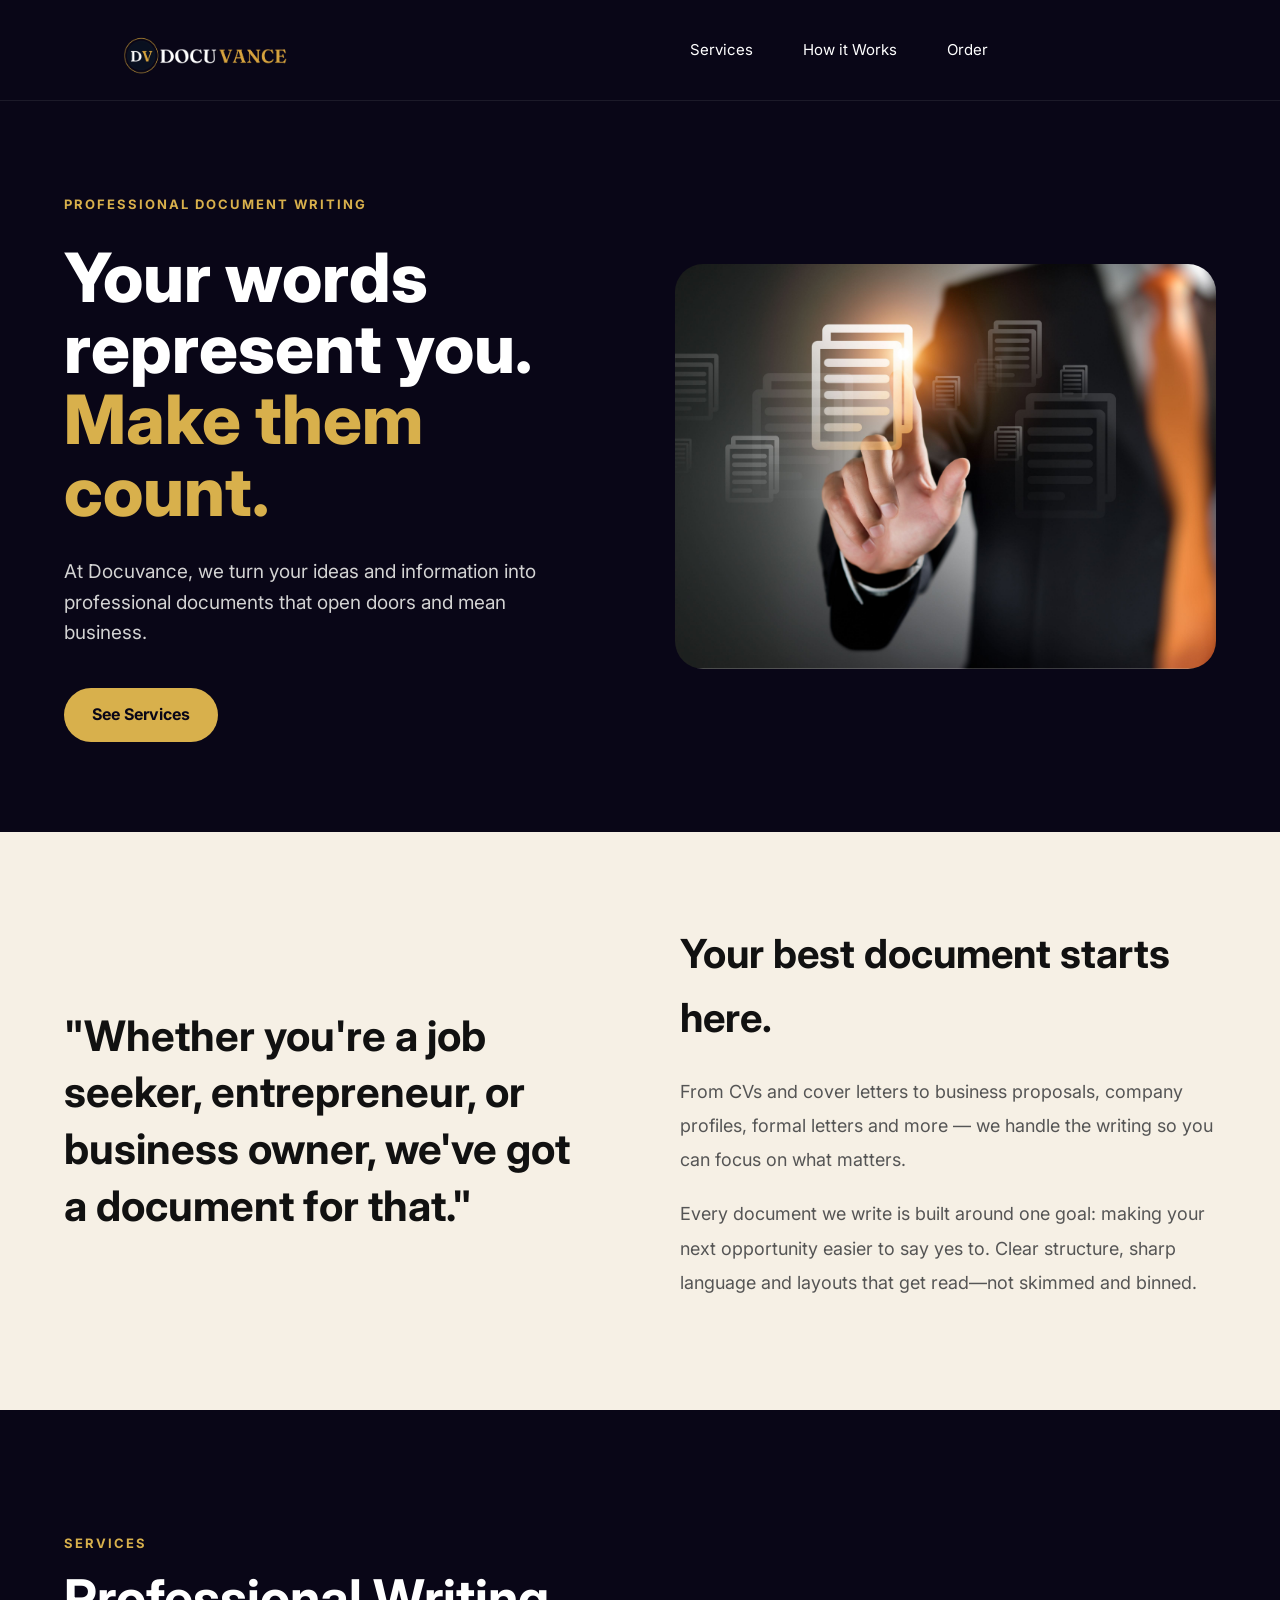
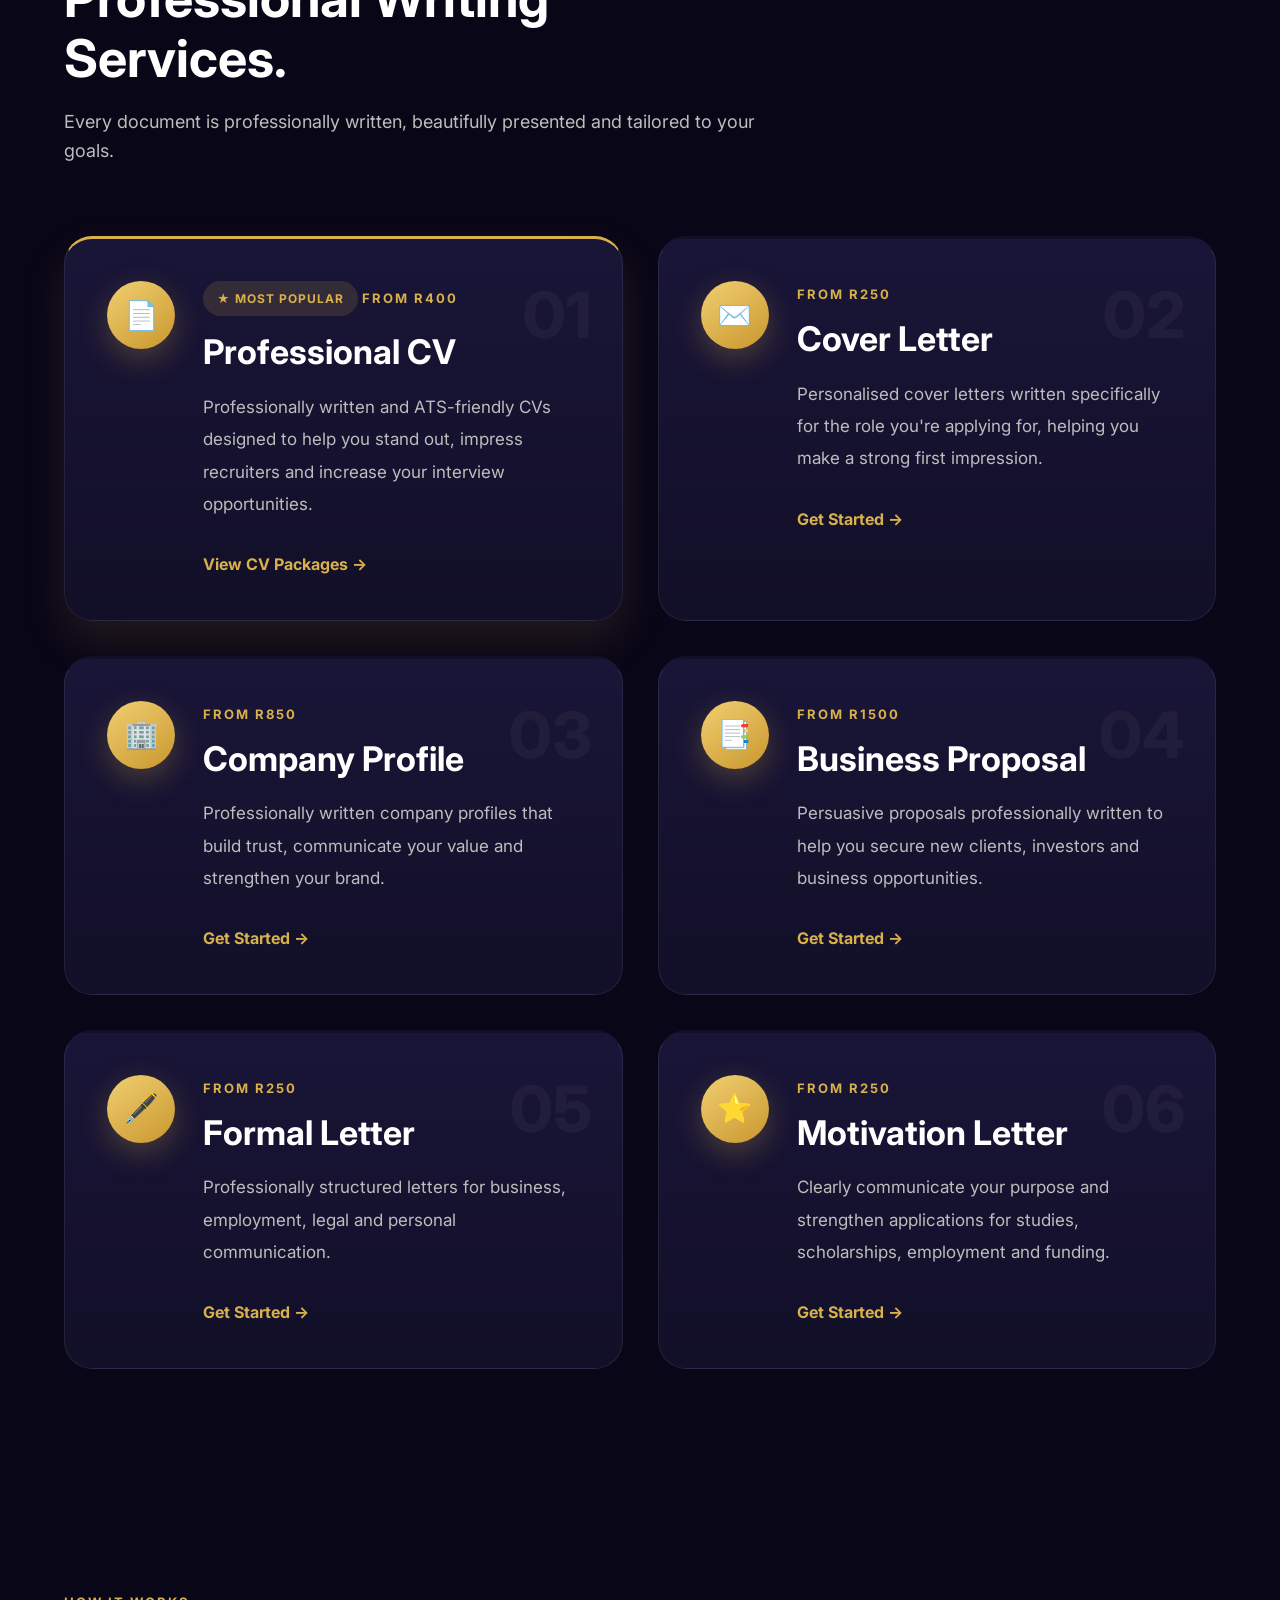
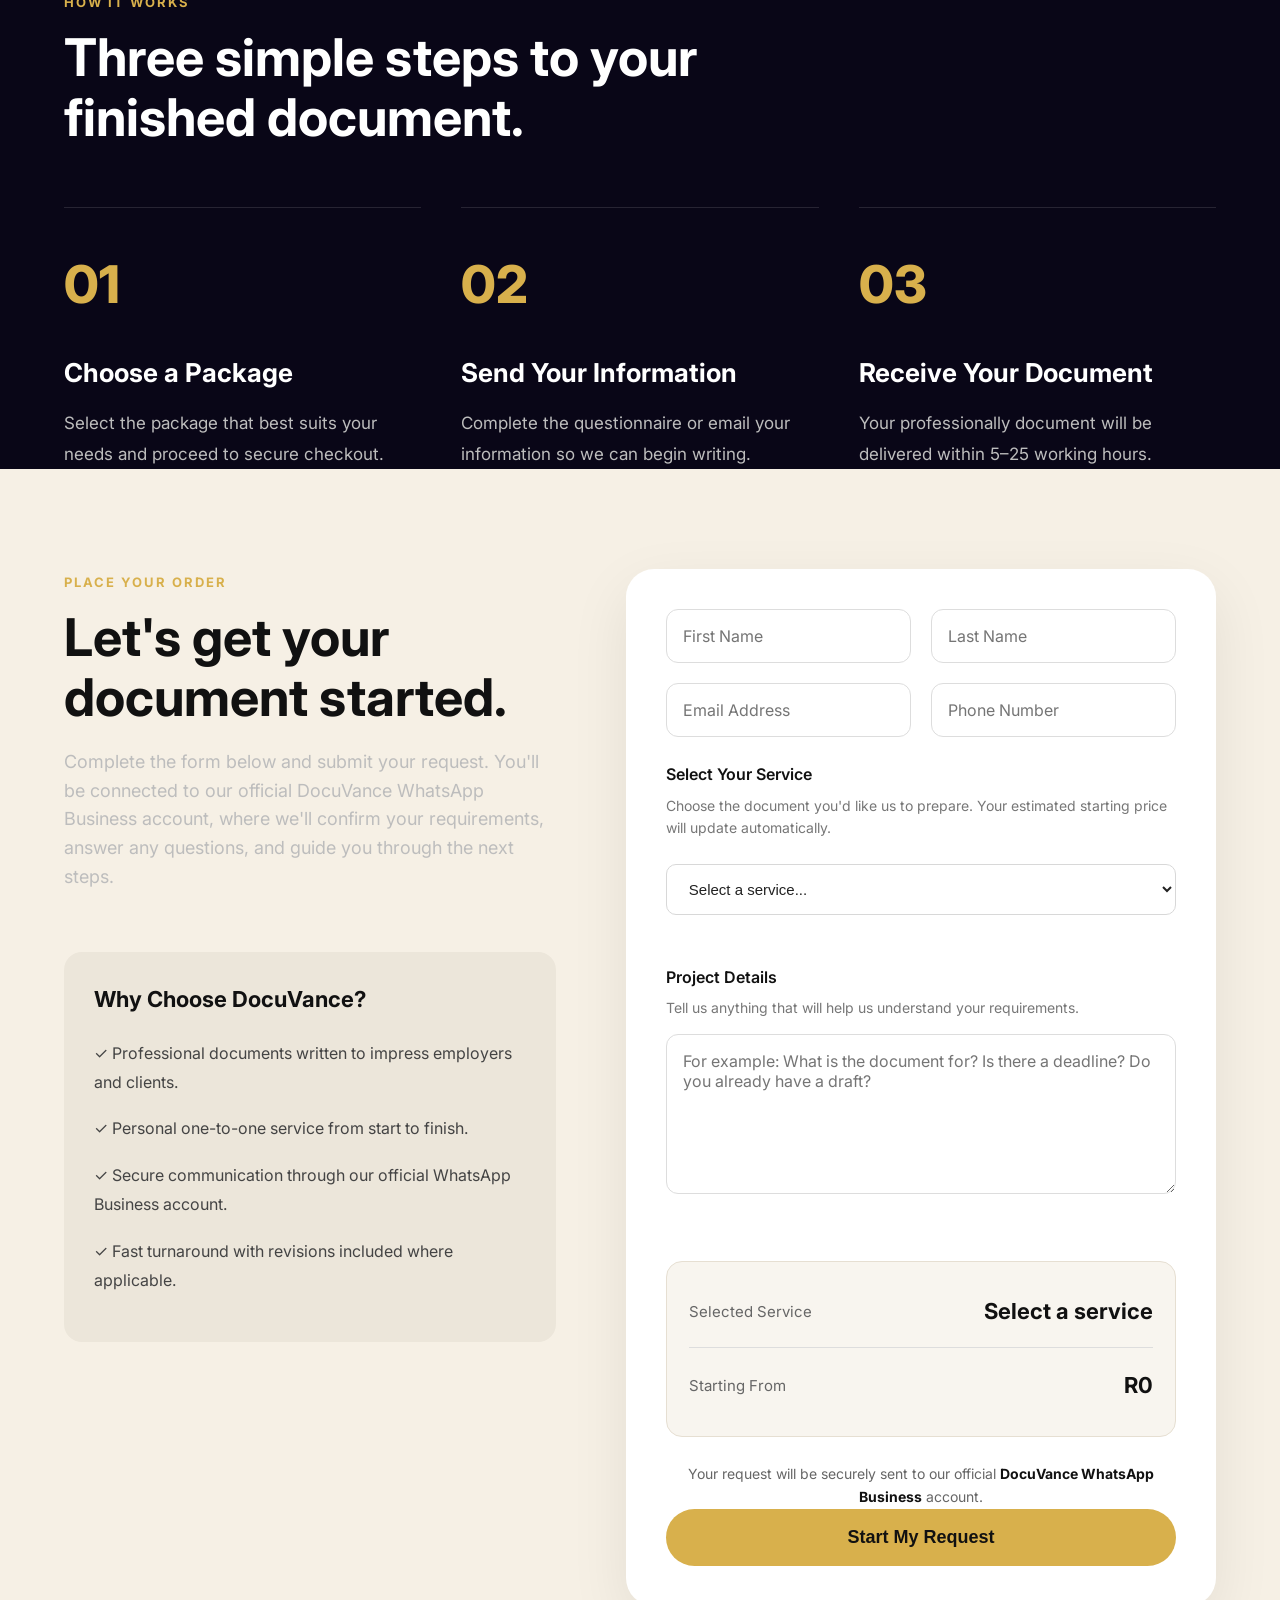
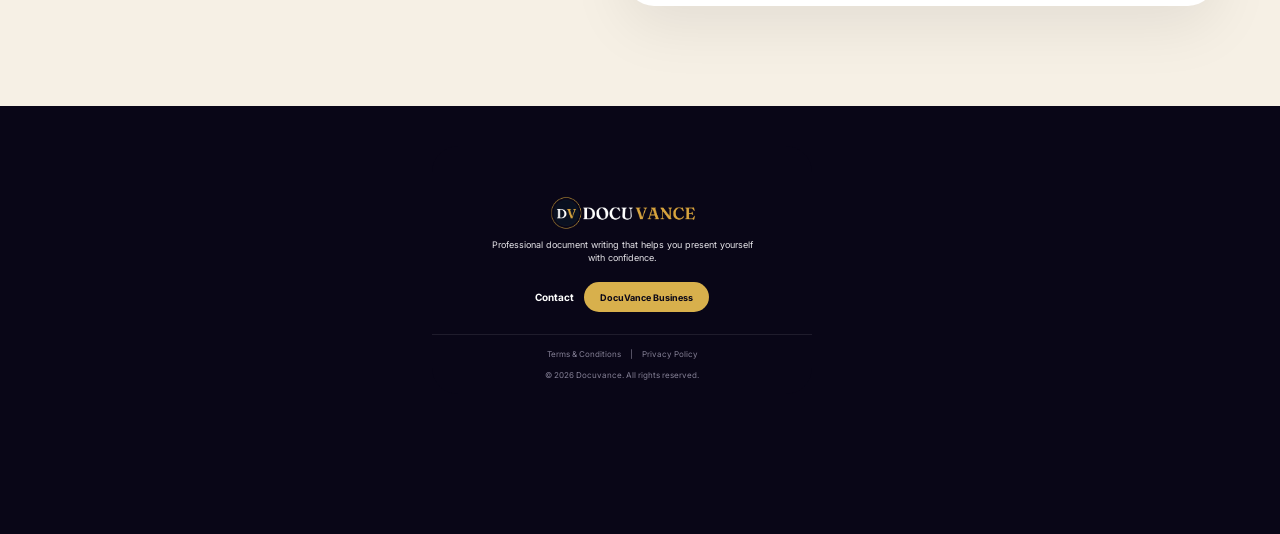
==== index.html @ 48f32761 "first commit" ====
<!DOCTYPE html>
<html lang="en">
<head>
    <meta charset="UTF-8">
    <meta name="viewport" content="width=device-width, initial-scale=1.0">

    <title>Docuvance | Professional Document Writing</title>

    <!-- Google Font -->
    <link rel="preconnect" href="https://fonts.googleapis.com">
    <link rel="preconnect" href="https://fonts.gstatic.com" crossorigin>
    <link href="https://fonts.googleapis.com/css2?family=Inter:wght@300;400;500;600;700;800&display=swap" rel="stylesheet">

    <!-- CSS -->
    <link rel="stylesheet" href="style.css">
</head>

<body>

    <!-- =========================
         HEADER
    ========================== -->

    <header>

        <div class="container">

            <nav>

                <a href="#home" class="logo">
                    <img src="images/logo-square.png" alt="Docuvance Logo">
                </a>

                <ul class="nav-links">

<li><a href="#services">Services</a></li>

<li><a href="#how-it-works">How it Works</a></li>
<li><a href="#order">Order</a></li>

                </ul>

             

            </nav>

        </div>

    </header>



    <!-- =========================
         HERO
    ========================== -->

    <section class="hero" id="home">

        <div class="container hero-content">

            <div class="hero-text">

                <span class="small-title">
                    PROFESSIONAL DOCUMENT WRITING
                </span>

                <h1>

                    Your words
                    represent you.
                    <span>Make them count.</span>

                </h1>

                <p>

                    At Docuvance, we turn your ideas and information into
                    professional documents that open doors and mean business.

                </p>

          <div class="hero-buttons">

    <a href="#services" class="btn-gold">
        See Services
    </a>

</div>

            </div>

            <div class="hero-image">

                <img src="images/brand-banner.jpg" alt="Professional Documents">

            </div>

        </div>

    </section>


<!-- =========================
     ABOUT
========================== -->

<section class="about" id="about">

    <div class="container about-content">

        <div class="about-quote">

            <h2>
                "Whether you're a job seeker,
                entrepreneur, or business owner,
                we've got a document for that."
            </h2>

        </div>

        <div class="about-text">

            <h3>Your best document starts here.</h3>

            <p>
                From CVs and cover letters to business proposals,
                company profiles, formal letters and more —
                we handle the writing so you can focus on what matters.
            </p>

            <p>
                Every document we write is built around one goal:
                making your next opportunity easier to say yes to.
                Clear structure, sharp language and layouts
                that get read—not skimmed and binned.
            </p>

        </div>

    </div>

</section>
<!-- =========================
     SERVICES
========================== -->

<section class="services" id="services">

<div class="container">

    <span class="section-tag">
        SERVICES
    </span>

    <h2 class="section-title">
        Professional Writing Services.
    </h2>

    <p class="section-description">
        Every document is professionally written, beautifully presented and tailored to your goals.
    </p>

    <div class="service-list">

        <!-- Professional CV -->

       <article class="service-row featured-service">

    <div class="service-number">01</div>

    <div class="service-icon">
        📄
    </div>

    <div class="service-content">

        <span class="featured-badge">
            ★ MOST POPULAR
        </span>

        <div class="service-price">
            FROM R400
        </div>

        <h3>Professional CV</h3>

        <p>
            Professionally written and ATS-friendly CVs designed to help you stand out, impress recruiters and increase your interview opportunities.
        </p>

        <a href="#"
           id="viewPackages"
           class="service-link">
            View CV Packages →
        </a>

    </div>

</article>

        <!-- Cover Letter -->

        <article class="service-row">

            <div class="service-number">02</div>

            <div class="service-icon">
                ✉️
            </div>

            <div class="service-content">

                <div class="service-price">
                    FROM R250
                </div>

                <h3>Cover Letter</h3>

                <p>
                    Personalised cover letters written specifically for the role you're applying for, helping you make a strong first impression.
                </p>

                <a href="#order"
                   class="service-link order-service"
                   data-service="Cover Letter">
                    Get Started →
                </a>

            </div>

        </article>

        <!-- Company Profile -->

        <article class="service-row">

            <div class="service-number">03</div>

            <div class="service-icon">
                🏢
            </div>

            <div class="service-content">

                <div class="service-price">
                    FROM R850
                </div>

                <h3>Company Profile</h3>

                <p>
                    Professionally written company profiles that build trust, communicate your value and strengthen your brand.
                </p>

                <a href="#order"
                   class="service-link order-service"
                   data-service="Company Profile">
                    Get Started →
                </a>

            </div>

        </article>

        <!-- Business Proposal -->

        <article class="service-row">

            <div class="service-number">04</div>

            <div class="service-icon">
                📑
            </div>

            <div class="service-content">

                <div class="service-price">
                    FROM R1500
                </div>

                <h3>Business Proposal</h3>

                <p>
                    Persuasive proposals professionally written to help you secure new clients, investors and business opportunities.
                </p>

                <a href="#order"
                   class="service-link order-service"
                   data-service="Business Proposal">
                    Get Started →
                </a>

            </div>

        </article>

        <!-- Formal Letter -->

        <article class="service-row">

            <div class="service-number">05</div>

            <div class="service-icon">
                🖋️
            </div>

            <div class="service-content">

                <div class="service-price">
                    FROM R250
                </div>

                <h3>Formal Letter</h3>

                <p>
                    Professionally structured letters for business, employment, legal and personal communication.
                </p>

                <a href="#order"
                   class="service-link order-service"
                   data-service="Formal Letter">
                    Get Started →
                </a>

            </div>

        </article>

        <!-- Motivation Letter -->

        <article class="service-row">

            <div class="service-number">06</div>

            <div class="service-icon">
                ⭐
            </div>

            <div class="service-content">

                <div class="service-price">
                    FROM R250
                </div>

                <h3>Motivation Letter</h3>

                <p>
                    Clearly communicate your purpose and strengthen applications for studies, scholarships, employment and funding.
                </p>

                <a href="#order"
                   class="service-link order-service"
                   data-service="Motivation Letter">
                    Get Started →
                </a>

            </div>

        </article>

    </div>

</div>

</section>
<!-- =========================
     PRICING
========================== -->




<!-- =========================
     HOW IT WORKS
========================== -->

<section class="how-it-works" id="how-it-works">

    <div class="container">

        <span class="section-tag">
            HOW IT WORKS
        </span>

        <h2 class="section-title">
            Three simple steps to your finished document.
        </h2>

        <div class="steps">

            <!-- STEP 1 -->

            <div class="step">

                <div class="step-number">
                    01
                </div>

                <h3>Choose a Package</h3>

                <p>
                    Select the package that best suits your needs and proceed to secure checkout.
                </p>

            </div>

            <!-- STEP 2 -->

            <div class="step">

                <div class="step-number">
                    02
                </div>

                <h3>Send Your Information</h3>

                <p>
                    Complete the questionnaire or email your information so we can begin writing.
                </p>

            </div>

            <!-- STEP 3 -->

            <div class="step">

                <div class="step-number">
                    03
                </div>

                <h3>Receive Your Document</h3>

                <p>
                    Your professionally document will be delivered within 5–25 working hours.
                </p>


            </div>

        </div>

    </div>



<!-- =========================
     ORDER
========================== -->

<section class="order" id="order">

    <div class="container order-grid">

        <div class="order-info">

            <span class="section-tag">
                PLACE YOUR ORDER
            </span>

            <h2 class="section-title">
                Let's get your document started.
            </h2>

          <p class="section-description">
    Complete the form below and submit your request. You'll be connected to our official DocuVance WhatsApp Business account, where we'll confirm your requirements, answer any questions, and guide you through the next steps.
</p>

            <div class="payment-note">

    <h3>Why Choose DocuVance?</h3>

    <div class="trust-item">
        ✓ Professional documents written to impress employers and clients.
    </div>

    <div class="trust-item">
        ✓ Personal one-to-one service from start to finish.
    </div>

    <div class="trust-item">
        ✓ Secure communication through our official WhatsApp Business account.
    </div>

    <div class="trust-item">
        ✓ Fast turnaround with revisions included where applicable.
    </div>

</div>

        </div>

        <div class="order-form">

            <form>

                <div class="form-row">

                    <input type="text" id="first-name" placeholder="First Name" required>

                    <input type="text" id="last-name" placeholder="Last Name" required>

                </div>

                <div class="form-row">

                    <input type="email" id="email" placeholder="Email Address" required>

                    <input type="tel" id="phone" placeholder="Phone Number" required>

                </div>

                <label for="selected-service">
    Select Your Service
</label>

<p class="field-description">
Choose the document you'd like us to prepare. Your estimated starting price will update automatically.
</p>

<select id="selected-service" name="selected-service" required>

    <option value="">Select a service...</option>

    <option value="Basic CV Refresh" data-price="400">
        Basic CV Refresh — R400
    </option>

    <option value="Professional CV" data-price="550">
        Professional CV — R550
    </option>

    <option value="Premium Job Application Pack" data-price="700">
        Premium Job Application Pack — R700
    </option>

    <option value="Cover Letter" data-price="250">
        Cover Letter — R250
    </option>

    <option value="LinkedIn Profile Optimisation" data-price="500">
        LinkedIn Profile Optimisation — R500
    </option>

    <option value="Business Proposal">
        Business Proposal — Request Quote
    </option>

    <option value="Company Profile">
        Company Profile — Request Quote
    </option>

    <option value="Formal Letter" data-price="250">
        Formal Letter — R250
    </option>

    <option value="Motivation Letter" data-price="350">
        Motivation Letter — R350
    </option>

</select>

                <label>
Project Details
</label>

<p class="field-description">
Tell us anything that will help us understand your requirements.
</p>

                <textarea id="details" placeholder="For example: What is the document for? Is there a deadline? Do you already have a draft?"></textarea>

 <div class="request-summary">

    <div class="summary-row">
        <span>Selected Service</span>
        <strong id="summary-service">Select a service</strong>
    </div>

    <div class="summary-row">
        <span>Starting From</span>
        <strong id="total-price">R0</strong>
    </div>

</div>

<p class="request-text">
    Your request will be securely sent to our official
    <strong>DocuVance WhatsApp Business</strong> account.
</p>

        


<button class="pay-button" id="submit-button" type="submit">
    Start My Request
</button>



            </form>

        </div>

    </div>

</section>
<!-- =========================
     FOOTER
========================== -->

<footer class="footer">

    <div class="container footer-grid">

        <!-- FOOTER BRAND -->

        <div class="footer-brand">

            <img
                src="images/logo-square.png"
                alt="Docuvance Logo"
                class="footer-logo"
            >

            <p>
                Professional document writing that helps you
                present yourself with confidence.
            </p>

        </div>


        <!-- FOOTER CONTACT -->

        <div class="footer-contact">

            <h4>Contact</h4>

            <a
                href="https://wa.me/27603709033"
                target="_blank"
                rel="noopener"
                class="business-button"
            >
                DocuVance Business
            </a>

        </div>

    </div>


    <!-- FOOTER BOTTOM -->

    <div class="footer-bottom">

        <div class="footer-legal">

            <a href="terms.html">
                Terms &amp; Conditions
            </a>

            <span>|</span>

            <a href="privacy.html">
                Privacy Policy
            </a>

        </div>

        <p class="copyright">
            © 2026 Docuvance. All rights reserved.
        </p>

    </div>

</footer>

<!-- CV Packages Modal -->
<div id="cvModal" class="modal">
    <div class="modal-content">

        <span class="close-modal">&times;</span>

        <h2>Professional CV Packages</h2>
        <p>Choose the package that best suits your career goals.</p>

        <div class="package-grid">

            <div class="package-card">
                <h3>Basic</h3>
                <div class="price">R350</div>

                <ul>
                    <li>✓ ATS-Optimised CV</li>
                    <li>✓ Modern Professional Design</li>
                    <li>✓ Word Version</li>
                    <li>✓ PDF Version</li>
                </ul>

               <button class="order-package" data-package="Basic CV Refresh">
    Choose Basic
</button>

            </div>

            <div class="package-card featured">
<div class="popular-badge">
    MOST POPULAR
</div>
                <h3>Professional</h3>

                <div class="price">R500</div>

                <ul>
                    <li>✓ Everything in Basic</li>
                    <li>✓ Cover Letter</li>
                    <li>✓ LinkedIn Essentials</li>
                </ul>

                <button class="order-package" data-package="Professional CV">
    Choose Professional
</button>

            </div>

            <div class="package-card">

                <h3>Premium</h3>

                <div class="price">R650</div>

                <ul>
                    <li>✓ Everything in Professional</li>
                    <li>✓ Priority Turnaround</li>
                </ul>

             <button class="order-package" data-package="Premium Job Application Pack">
    Choose Premium
</button>

            </div>

        </div>

    </div>
</div>
<script src="script.js"></script>
</body>
</html>
---- style.css ----
/* ===========================
   DOCUVANCE
=========================== */

*{
    margin:0;
    padding:0;
    box-sizing:border-box;
}

html{
    scroll-behavior:smooth;
}

body{

    font-family:'Inter',sans-serif;

    background:#090617;

    color:#ffffff;

    line-height:1.6;

}

img{

    max-width:100%;
    display:block;

}

a{

    text-decoration:none;

}

.container{

    width:90%;
    max-width:1200px;

    margin:auto;

}



/* ===========================
   HEADER
=========================== */

header{

    width:100%;

    position:sticky;

    top:0;

    z-index:999;

    background:#090617;

    border-bottom:1px solid rgba(255,255,255,.08);

}

header .container{

    width:95%;
    max-width:1400px;
    margin:0 auto;

}

nav{

    display:flex;

    align-items:center;

    justify-content:space-between;

    height:100px;

}

.logo{

    flex:0 0 auto;
    width:180px;
    height:100px;
    display:flex;
    align-items:center;
    overflow:hidden;
    transform:translateX(82px);

}

.logo img{

    height:180px;
    width:auto;

}

.nav-links{

    list-style:none;

    display:flex;

    gap:50px;

    margin:0;
    padding:0;

    transform: translateX(-260px);

}

.nav-links a{

    color:white;

    font-size:15px;

    transition:.3s;

}

.nav-links a:hover{

    color:#d8b04c;

}

.nav-buttons{

    display:flex;

    gap:15px;

}

.btn-outline{

    color:white;

    padding:14px 26px;

    border:1px solid rgba(255,255,255,.25);

    border-radius:50px;

    transition:.3s;

}

.btn-outline:hover{

    background:white;

    color:#090617;

}

.btn-gold{

    background:#d8b04c;

    color:#090617;

    padding:14px 28px;

    border-radius:50px;

    font-weight:700;

    transition:.3s;

}

.btn-gold:hover{

    transform:translateY(-2px);

}



/* ===========================
   HERO
=========================== */

.hero{

    padding:90px 0;

}

.hero-content{

    display:grid;

    grid-template-columns:1fr 1fr;

    align-items:center;

    gap:70px;

}

.small-title{

    color:#d8b04c;

    font-size:13px;

    font-weight:700;

    letter-spacing:2px;

}

.hero h1{

    margin-top:25px;

    font-size:68px;

    line-height:1.05;

    font-weight:800;

}

.hero h1 span{

    color:#d8b04c;

}

.hero p{

    margin-top:30px;

    font-size:19px;

    color:#d3d3d3;

    max-width:520px;

}

.hero-buttons{

    display:flex;

    margin-top:40px;

}

.hero-image img{

    border-radius:28px;

}



/* ===========================
   MOBILE
=========================== */

@media(max-width:900px){

    nav{

        flex-direction:column;

        height:auto;

        padding:25px 0;

        gap:20px;

    }

    .nav-links{

        flex-direction:column;

        align-items:center;

        gap:18px;

    }

    .nav-buttons{

        flex-direction:column;

        width:100%;

    }

    .btn-outline,
    .btn-gold{

        width:100%;

        text-align:center;

    }

    .hero-content{

        grid-template-columns:1fr;

    }

    .hero h1{

        font-size:46px;

    }

    .hero-buttons{

        flex-direction:column;

    }

}
/* ===========================
   ABOUT
=========================== */

.about{

    background:#F6F0E5;
    color:#111;
    padding:90px 0;

}

.about-content{

    display:grid;
    grid-template-columns:1fr 1fr;
    gap:80px;
    align-items:center;

}

.about-quote h2{

    font-size:42px;
    line-height:1.35;
    font-weight:700;

}

.about-text h3{

    font-size:40px;
    margin-bottom:25px;

}

.about-text p{

    font-size:18px;
    color:#555;
    line-height:1.9;
    margin-bottom:20px;

}

@media(max-width:900px){

    .about-content{

        grid-template-columns:1fr;
        gap:40px;

    }

    .about-quote h2{

        font-size:32px;

    }

    .about-text h3{

        font-size:30px;

    }

}
/* ===========================
   PRICING
=========================== */

.pricing{

    background:#090617;

    padding:100px 0;

}

.section-tag{

    display:inline-block;

    color:#d8b04c;

    font-size:13px;

    font-weight:700;

    letter-spacing:2px;

    margin-bottom:15px;

}

.section-title{

    font-size:52px;

    line-height:1.15;

    max-width:700px;

    margin-bottom:20px;

}

.section-description{

    color:#bdbdbd;

    font-size:18px;

    margin-bottom:60px;

    max-width:700px;

}

.pricing-grid{

    display:grid;

    grid-template-columns:repeat(3,1fr);

    gap:35px;

}

.price-card{

    background:#d8b04c;

    color:#090617;

    border-radius:24px;

    padding:40px;

    display:flex;

    flex-direction:column;

    transition:.3s;

}

.price-card:hover{

    transform:translateY(-10px);

}

.featured{

    transform:scale(1.05);

}

.featured:hover{

    transform:scale(1.05) translateY(-10px);

}

.popular{

    display:inline-block;

    background:#090617;

    color:#ffffff;

    padding:8px 16px;

    border-radius:30px;

    font-size:12px;

    margin-bottom:20px;

}

.price-card h3{

    font-size:28px;

    margin-bottom:15px;

}

.price{

    font-size:56px;

    font-weight:800;

    margin-bottom:30px;

}

.price-card ul{

    list-style:none;

    margin-bottom:35px;

}

.price-card li{

    margin-bottom:14px;

    font-size:17px;

}

.btn-dark{

    margin-top:auto;

    display:block;

    text-align:center;

    background:#090617;

    color:#ffffff;

    padding:16px;

    border-radius:50px;

    font-weight:700;

    transition:.3s;

}

.btn-dark:hover{

    background:#1a1730;

}

@media(max-width:900px){

    .pricing-grid{

        grid-template-columns:1fr;

    }

    .featured{

        transform:none;

    }

    .featured:hover{

        transform:translateY(-10px);

    }

    .section-title{

        font-size:38px;

    }

}
/* ===========================
   HOW IT WORKS
=========================== */

.how-it-works{

    background:#090617;
    padding:100px 0;

}

.steps{

    display:grid;
    grid-template-columns:repeat(3,1fr);
    gap:40px;
    margin-top:60px;

}

.step{

    border-top:1px solid rgba(255,255,255,.12);
    padding-top:35px;

}

.step-number{

    font-size:52px;
    font-weight:800;
    color:#d8b04c;
    margin-bottom:25px;

}

.step h3{

    font-size:26px;
    margin-bottom:15px;

}

.step p{

    color:#bdbdbd;
    line-height:1.8;
    font-size:17px;

}

@media(max-width:900px){

    .steps{

        grid-template-columns:1fr;

    }

    .step{

        margin-bottom:20px;

    }

}
/* ===========================
   WHAT WE WRITE
=========================== */

.what-we-write{

    background:#090617;
    padding:100px 0 40px;

}

.what-we-write .section-title{

    max-width:650px;

}

.what-we-write .section-description{

    max-width:650px;
    margin-bottom:15px;

}
/* ===========================
   SERVICES
=========================== */

.services{

    background:#090617;
    padding:120px 0;

}

.service-list{

    display:grid;
    grid-template-columns:repeat(2,1fr);
    gap:35px;
    margin-top:70px;

}

.service-row{

    position:relative;

    background:linear-gradient(180deg,#191537,#120f28);

    border:1px solid rgba(255,255,255,.08);

    border-top:3px solid transparent;

    border-radius:28px;

    padding:42px;

    display:flex;

    gap:28px;

    align-items:flex-start;

    overflow:hidden;

    transition:.35s ease;

}

.service-row:hover{

    transform:translateY(-10px);

    border-top-color:#d8b04c;

    box-shadow:0 25px 60px rgba(0,0,0,.45);

}

.featured-service{

    border-top-color:#d8b04c;

    box-shadow:0 20px 45px rgba(216,176,76,.12);

}

.service-number{

    position:absolute;

    top:25px;

    right:30px;

    font-size:64px;

    font-weight:800;

    color:rgba(255,255,255,.04);

    pointer-events:none;

}

.service-icon{

    width:68px;

    height:68px;

    border-radius:50%;

    background:linear-gradient(145deg,#f1cf72,#c9972d);

    display:flex;

    align-items:center;

    justify-content:center;

    font-size:28px;

    color:#090617;

    flex-shrink:0;

    box-shadow:0 10px 30px rgba(216,176,76,.28);

}

.service-content{

    flex:1;

}

.service-price{

    display:inline-block;

    margin-bottom:14px;

    color:#d8b04c;

    font-size:13px;

    font-weight:700;

    letter-spacing:2px;

    text-transform:uppercase;

}

.service-content h3{

    font-size:34px;

    line-height:1.2;

    margin-bottom:18px;

    color:#ffffff;

}
.featured-badge{

    display:inline-block;

    margin-bottom:16px;

    padding:8px 14px;

    border-radius:30px;

    background:rgba(216,176,76,.15);

    color:#d8b04c;

    font-size:12px;

    font-weight:700;

    letter-spacing:1px;

    text-transform:uppercase;

}
.service-content p{

    color:#bdbdbd;

    font-size:17px;

    line-height:1.9;

    margin-bottom:32px;

}

.service-link{

    display:inline-flex;

    align-items:center;

    gap:8px;

    color:#d8b04c;

    font-weight:700;

    transition:.3s;

}

.service-link:hover{

    color:#ffffff;

    transform:translateX(6px);

}

.service-row::after{

    content:"";

    position:absolute;

    left:42px;

    bottom:0;

    width:0;

    height:2px;

    background:#d8b04c;

    transition:.35s;

}

.service-row:hover::after{

    width:calc(100% - 84px);

}

@media(max-width:900px){

    .service-list{

        grid-template-columns:1fr;

    }

    .service-row{

        padding:32px;

    }

    .service-content h3{

        font-size:28px;

    }

    .service-number{

        font-size:46px;

    }

}
/* ===========================
   ORDER
=========================== */

.order{

    background:#F6F0E5;
    padding:100px 0;

}

.order-grid{

    display:grid;
    grid-template-columns:1fr 1.2fr;
    gap:70px;
    align-items:start;

}

.order-info{

    color:#111;

}

.payment-note{

    margin-top:40px;

    background:#ece6da;

    padding:30px;

    border-radius:18px;

}

.payment-note h3{

    color:#111;

    font-size:22px;

    margin-bottom:22px;

}

.trust-item{

    color:#444;

    line-height:1.8;

    margin-bottom:18px;

    font-size:16px;

}

.order-form{

    background:#ffffff;
    border-radius:28px;
    padding:40px;
    box-shadow:0 20px 60px rgba(0,0,0,.08);

}

.form-row{

    display:grid;
    grid-template-columns:1fr 1fr;
    gap:20px;
    margin-bottom:20px;

}

.order-form input,
.order-form textarea{

    width:100%;
    padding:16px;
    border:1px solid #ddd;
    border-radius:12px;
    font-size:16px;
    font-family:inherit;

}

.order-form textarea{

    height:160px;
    resize:vertical;
    margin-bottom:25px;

}

.order-form label{

    display:block;
    margin:25px 0 15px;
    color:#111;
    font-weight:600;

}

.package-options{

    display:grid;
    grid-template-columns:repeat(3,1fr);
    gap:15px;

}

.package-options button{

    border:2px solid #ddd;
    background:#fff;
    border-radius:14px;
    padding:20px;
    cursor:pointer;
    font-weight:700;
    transition:.3s;

}

.package-options button:hover{

    border-color:#d8b04c;

}



.pay-button{

    width:100%;
    background:#d8b04c;
    color:#111;
    border:none;
    border-radius:50px;
    padding:18px;
    font-size:18px;
    font-weight:700;
    cursor:pointer;
    transition:.3s;

}

.pay-button:hover{

    background:#c79d36;

}

@media(max-width:900px){

    .order-grid{

        grid-template-columns:1fr;

    }

    .form-row{

        grid-template-columns:1fr;

    }

    .package-options{

        grid-template-columns:1fr;

    }

}
/* ===========================
   FOOTER
=========================== */

.footer {
    background: #090617;
    color: #ffffff;
    padding: 32px 0 18px;
}

.footer-grid {
    display: flex;
    flex-direction: column;
    align-items: center;
    text-align: center;
    gap: 16px;
    margin-bottom: 28px;
}

.footer-brand {
    display: flex;
    flex-direction: column;
    align-items: center;
}

.footer-logo {
    width: 220px;
    height: auto;
    margin-bottom: 10px;
}

.footer-brand p {
    color: #bdbdbd;
    font-size: 13px;
    line-height: 1.5;
    max-width: 400px;
    margin: 0;
}

.footer-contact {
    display: flex;
    align-items: center;
    justify-content: center;
    gap: 12px;
    margin-top: 2px;
}

.footer-contact h4 {
    margin: 0;
    font-size: 14px;
    font-weight: 700;
    color: #ffffff;
}

.business-button {
    display: inline-block;
    background: #d8b04c;
    color: #090617;
    padding: 11px 24px;
    border-radius: 50px;
    font-size: 13px;
    font-weight: 700;
    transition: .3s ease;
}

.business-button:hover {
    background: #ffffff;
    color: #090617;
    transform: translateY(-2px);
}

.footer-bottom {
    border-top: 1px solid rgba(255,255,255,.1);
    padding-top: 20px;
    text-align: center;
    color: #8a8aa5;
    font-size: 11px;
}

.footer-legal {
    display: flex;
    justify-content: center;
    align-items: center;
    gap: 12px;
    margin-bottom: 8px;
}

.footer-legal a {
    color: #8a8aa5;
    font-size: 11px;
    transition: .3s;
}

.footer-legal a:hover {
    color: #d8b04c;
}

.footer-legal span {
    color: #4f4d61;
}

.copyright {
    margin: 0;
    color: #77758c;
    font-size: 11px;
}

@media(max-width:900px) {

    .footer {
        padding: 30px 0 18px;
    }

    .footer-logo {
        width: 200px;
    }

    .footer-brand p {
        max-width: 320px;
        font-size: 12px;
    }

    .footer-contact {
        gap: 10px;
    }

    .business-button {
        padding: 10px 20px;
        font-size: 12px;
    }

}
/* ==========================
   CV Packages Modal
========================== */

.modal {
    display: none;
    position: fixed;
    inset: 0;
    background: rgba(0,0,0,0.75);
    z-index: 9999;

    justify-content: center;
    align-items: flex-start;

    padding: 30px;

    overflow-y: auto;
}

.modal.show {
    display: flex;
}

.modal-content {
    background: #15102f;
    width: 90%;
    max-width: 1100px;
    max-height: 90vh;

    border-radius: 20px;

    padding: 40px;

    position: relative;

    overflow-y: auto;

    box-shadow: 0 20px 60px rgba(0,0,0,.4);
}

.close-modal {
    position: absolute;
    top: 20px;
    right: 25px;

    font-size: 32px;
    cursor: pointer;
}

.package-grid {
    display: grid;
    grid-template-columns: repeat(3,1fr);
    gap: 25px;

   margin-top: 40px;
}

.package-card {
    background: #211a42;
    border-radius: 15px;
    padding: 30px;

    display: flex;
    flex-direction: column;
}

.package-card ul {
    list-style: none;
    padding: 0;
    margin: 25px 0;

    flex-grow: 1;
}

.package-card li {
    margin: 14px 0;
    line-height:1.6;
}
.order-package {
    width: 100%;
    padding: 14px;

    margin-top: auto;

    background: #d2a03c;
    color: #09051e;

    border: none;
    border-radius: 10px;

    font-size: 15px;
    font-weight: 700;

    cursor: pointer;

    transition: 0.25s ease;
}

.order-package:hover {
    background: #e4b64f;
    transform: translateY(-2px);
}
.package-card.featured {
    border: 2px solid #d2a03c;
    transform: scale(1.04);
    box-shadow: 0 15px 40px rgba(210,160,60,0.25);
}
.package-card h3{
    font-size:30px;
    margin-bottom:18px;
    font-weight:700;
}
.price{
    font-size:58px;
    font-weight:800;
    margin-bottom:28px;
    color:#ffffff;
}
.popular-badge{

    display:inline-block;

    background:#d2a03c;
    color:#090617;

    padding:8px 14px;

    border-radius:30px;

    font-size:11px;
    font-weight:700;
    letter-spacing:1px;

    margin-bottom:22px;

}
/* ===== Services Required ===== */

.service-options {
    display: flex;
    flex-direction: column;
    gap: 15px;
    margin: 15px 0 30px;
}

.service-option {
    display: flex;
    align-items: center;
    gap: 15px;
    padding: 16px 20px;
    border: 1px solid #ddd;
    border-radius: 10px;
    background: #fff;
    cursor: pointer;
    transition: all 0.3s ease;
}

.service-option:hover {
    border-color: #d2a03c;
    box-shadow: 0 5px 15px rgba(0,0,0,0.08);
}

.service-option input {
    transform: scale(1.2);
    cursor: pointer;
}

.service-option span {
    flex: 1;
    font-weight: 500;
}

.service-option strong {
    color: #d2a03c;
    font-weight: 700;
}

.quote-service strong {
    color: #777;
}
/* ===== Selected Service ===== */

#selected-service{
    width:100%;
    margin-top:10px;
    margin-bottom:25px;
    padding:15px 18px;
    border:1px solid #d8d8d8;
    border-radius:10px;
    background:#fff;
    font-size:15px;
    color:#222;
    cursor:pointer;
    transition:all .3s ease;
}

#selected-service:hover{
    border-color:#d2a03c;
}

#selected-service:focus{
    outline:none;
    border-color:#d2a03c;
    box-shadow:0 0 0 3px rgba(210,160,60,.15);
}
/* ===========================
   FORM DESCRIPTIONS
=========================== */

.field-description{

    margin:-8px 0 14px;

    font-size:14px;

    color:#777;

    line-height:1.6;

}
/* ===========================
   ORDER SUMMARY
=========================== */



.summary-price-row span{

    color:#666;

    font-size:16px;

}

.summary-price-row strong{

    color:#111;

    font-size:34px;

}
/* ===========================
   REQUEST NOTICE
=========================== */

/* ===========================
   REQUEST SUMMARY
=========================== */

.request-summary{

    margin:35px 0 25px;

    padding:22px;

    background:#f8f5ef;

    border:1px solid #e6dfd2;

    border-radius:16px;

}

.summary-row{

    display:flex;

    justify-content:space-between;

    align-items:center;

    padding:10px 0;

}

.summary-row:first-child{

    border-bottom:1px solid #ddd;

    padding-bottom:18px;

    margin-bottom:10px;

}

.summary-row span{

    color:#666;

    font-size:15px;

}

.summary-row strong{

    color:#111;

    font-size:22px;

    font-weight:700;

    text-align:right;

}

.request-text{

    margin-top:18px;

    text-align:center;

    color:#666;

    font-size:14px;

    line-height:1.7;

}

.request-text strong{

    color:#111;

}
/* ===========================
   LEGAL PAGES
=========================== */

.legal-page{

    min-height:100vh;

    background:#090617;

    color:#ffffff;

    padding:80px 20px;

}

.legal-container{

    width:90%;

    max-width:900px;

    margin:0 auto;

}

.legal-back{

    display:inline-block;

    color:#d8b04c;

    font-weight:600;

    margin-bottom:40px;

    transition:.3s;

}

.legal-back:hover{

    color:#ffffff;

}

.legal-container h1{

    font-size:52px;

    line-height:1.15;

    margin-bottom:15px;

}

.legal-intro{

    color:#bdbdbd;

    font-size:18px;

    margin-bottom:50px;

}

.legal-container section{

    border-top:1px solid rgba(255,255,255,.1);

    padding-top:35px;

}

.legal-container h2{

    font-size:30px;

    margin-bottom:20px;

    color:#d8b04c;

}

.legal-container p{

    color:#bdbdbd;

    font-size:17px;

    line-height:1.9;

    margin-bottom:20px;

}

@media(max-width:900px){

    .legal-page{

        padding:50px 20px;

    }

    .legal-container h1{

        font-size:38px;

    }

}
/* ===========================
   LEGAL PAGE LISTS
=========================== */

.legal-container ul{

    margin:0 0 25px 25px;

    padding-left:20px;

}

.legal-container li{

    color:#bdbdbd;

    font-size:17px;

    line-height:1.9;

    margin-bottom:8px;

}

.legal-bottom-back{

    margin-top:50px;

}
/* Compact centered footer */
footer.footer {
    box-sizing: border-box;
    width: min(calc(100% - 32px), 380px);
    margin: 40px auto;
    padding: 0;
    overflow: hidden;
    background: #090617;
    color: #fff;
    border-radius: 26px;
}

footer.footer .container.footer-grid {
    display: flex;
    flex-direction: column;
    align-items: center;
    gap: 16px;
    width: 100%;
    max-width: none;
    margin: 0;
    padding: 48px 24px 22px;
    text-align: center;
}

footer.footer .footer-brand {
    display: flex;
    flex-direction: column;
    align-items: center;
}

footer.footer .footer-logo {
    width: 142px;
    height: auto;
    margin-bottom: 15px;
}

footer.footer .footer-brand p {
    max-width: 275px;
    margin: 0;
    color: #e6e4e9;
    font-size: 9px;
    line-height: 1.45;
}

footer.footer .footer-contact {
    display: flex;
    align-items: center;
    justify-content: center;
    gap: 10px;
}

footer.footer .footer-contact h4 {
    margin: 0;
    font-size: 10px;
}

footer.footer .business-button {
    min-height: 26px;
    padding: 0 15px;
    border-radius: 999px;
    font-size: 9px;
}

footer.footer .footer-bottom {
    width: 100%;
    padding: 13px 20px 12px;
    border-top: 1px solid rgba(255, 255, 255, 0.09);
    text-align: center;
}

footer.footer .footer-legal {
    display: flex;
    justify-content: center;
    gap: 9px;
    margin-bottom: 8px;
}

footer.footer .footer-legal a,
footer.footer .footer-legal span,
footer.footer .copyright {
    color: #858096;
    font-size: 8px;
}

footer.footer .copyright {
    margin: 0;
}
/* Crop empty space inside the footer logo image */
footer.footer .footer-logo {
    display: block;
    width: 160px;
    height: 38px;
    margin: 0 0 6px;
    object-fit: cover;
    object-position: center 54%;
}

/* Keep the text close beneath the cropped logo */
footer.footer .footer-brand p {
    margin: 0;
}

/* Centre the text perfectly inside the gold button */
footer.footer .business-button {
    display: inline-flex;
    align-items: center;
    justify-content: center;
    line-height: 1;
    min-height: 30px;
    padding: 0 16px;
}
footer.footer {
    position: relative;
    left: -18px;
}
/* =========================================================
   PRIVACY POLICY / LEGAL DOCUMENT PAGE
   ========================================================= */

.legal-page {
    width: 100%;
    min-height: 100vh;
    background: #090617;
    color: #ffffff;
    padding: 80px 20px 100px;
}

.legal-page > .container {
    width: 100%;
    max-width: 1000px;
    margin: 0 auto;
}

.legal-document {
    width: 100%;
    max-width: 900px;
    margin: 0 auto;
}

/* Logo */

.legal-document .legal-logo {
    width: 190px;
    height: auto;
    margin: 0 0 45px;
}

/* Main heading */

.legal-document h1 {
    color: #ffffff;
    font-size: 52px;
    line-height: 1.15;
    font-weight: 800;
    margin: 0 0 12px;
}

/* Last updated */

.legal-document .legal-updated {
    color: #bdbdbd;
    font-size: 14px;
    line-height: 1.6;
    margin: 0 0 35px;
}

.legal-document .legal-updated strong {
    color: #ffffff;
}

/* Divider */

.legal-document hr {
    border: 0;
    border-top: 1px solid rgba(255,255,255,.10);
    margin: 0 0 45px;
}

/* Normal paragraphs */

.legal-document p {
    color: #bdbdbd;
    font-size: 17px;
    line-height: 1.9;
    margin: 0 0 24px;
}

/* Section headings */

.legal-document h2 {
    color: #d8b04c;
    font-size: 30px;
    line-height: 1.25;
    font-weight: 700;
    margin: 55px 0 22px;
    padding-top: 35px;
    border-top: 1px solid rgba(255,255,255,.10);
}

/* First section */

.legal-document h2:first-of-type {
    margin-top: 0;
}

/* Lists */

.legal-document ul {
    margin: 0 0 28px 20px;
    padding-left: 22px;
}

.legal-document li {
    color: #bdbdbd;
    font-size: 17px;
    line-height: 1.9;
    margin-bottom: 8px;
    padding-left: 5px;
}

/* Strong text inside legal document */

.legal-document strong {
    color: #ffffff;
    font-weight: 700;
}


/* =========================================================
   MOBILE LEGAL PAGE
   ========================================================= */

@media (max-width: 900px) {

    .legal-page {
        padding: 55px 20px 70px;
    }

    .legal-page > .container {
        width: 100%;
    }

    .legal-document {
        max-width: 100%;
    }

    .legal-document .legal-logo {
        width: 160px;
        margin-bottom: 35px;
    }

    .legal-document h1 {
        font-size: 38px;
    }

    .legal-document h2 {
        font-size: 25px;
        margin-top: 45px;
        padding-top: 30px;
    }

    .legal-document p,
    .legal-document li {
        font-size: 16px;
        line-height: 1.8;
    }

}
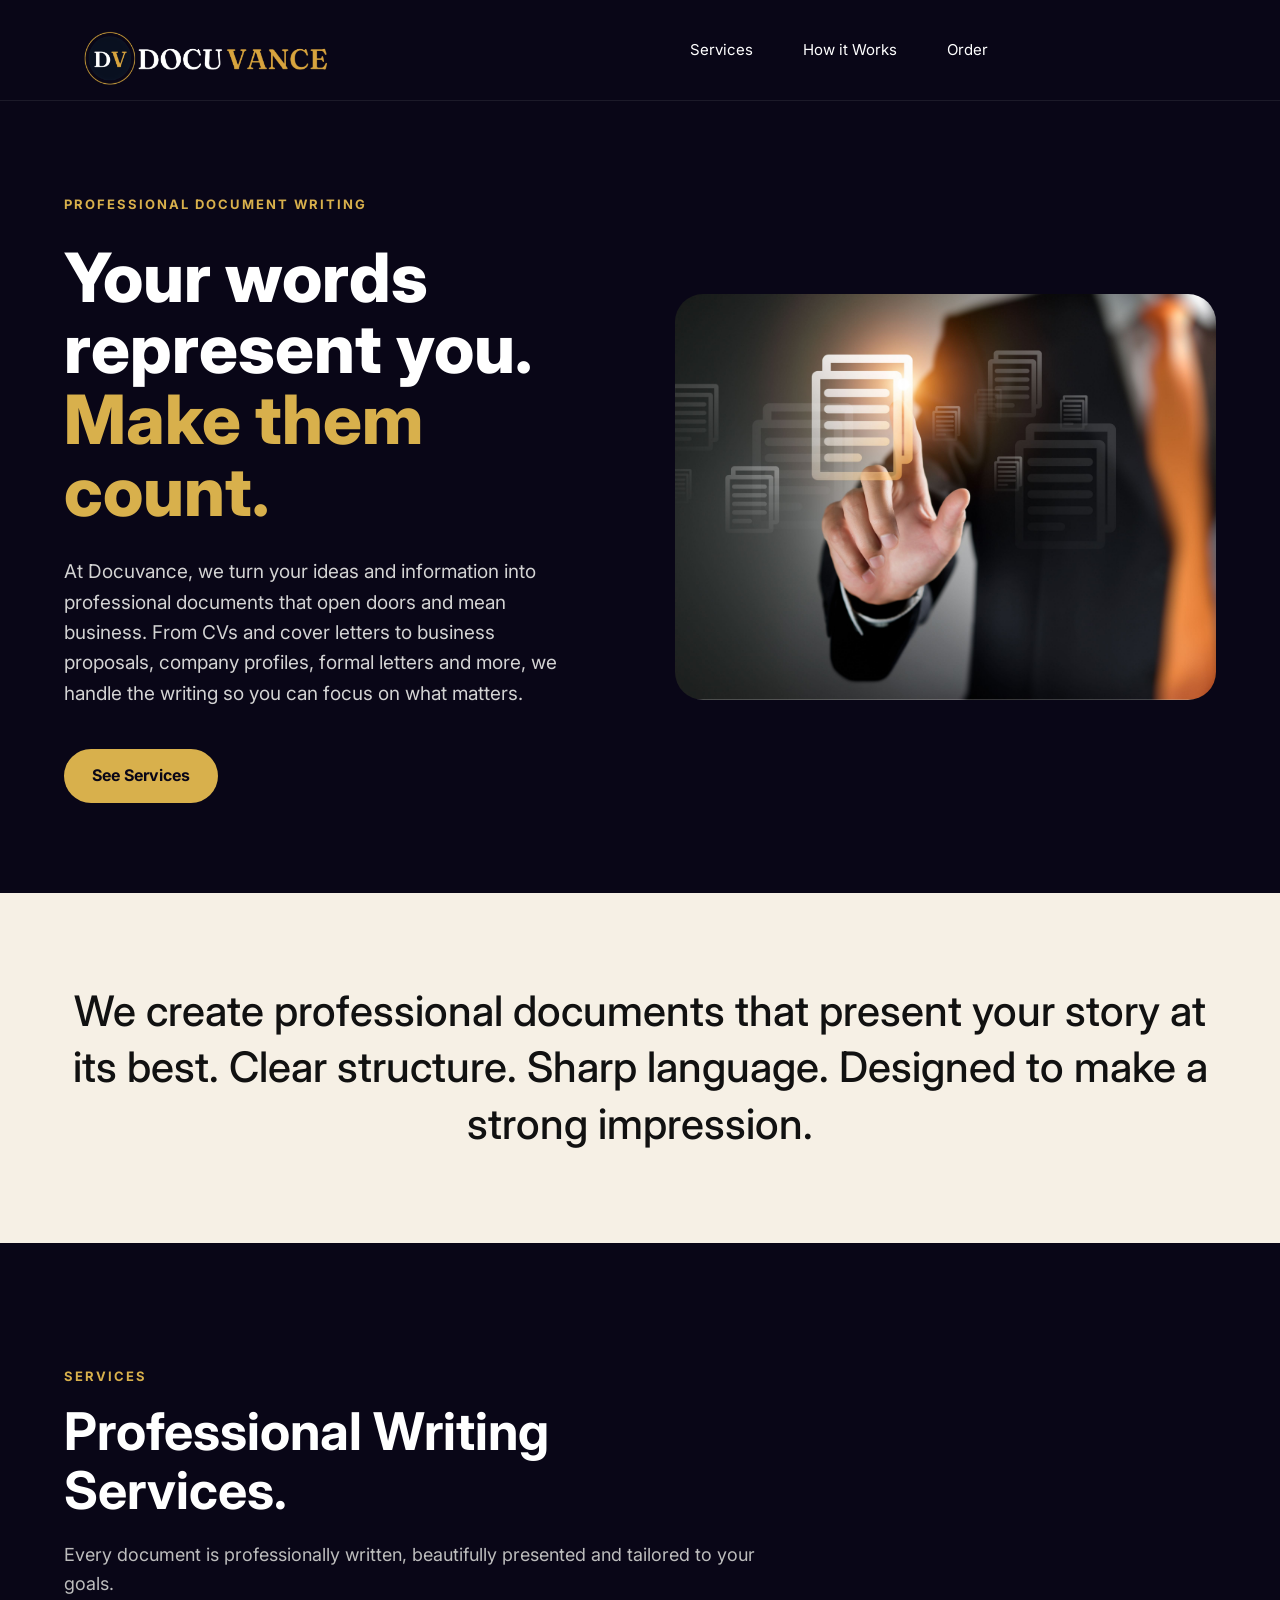
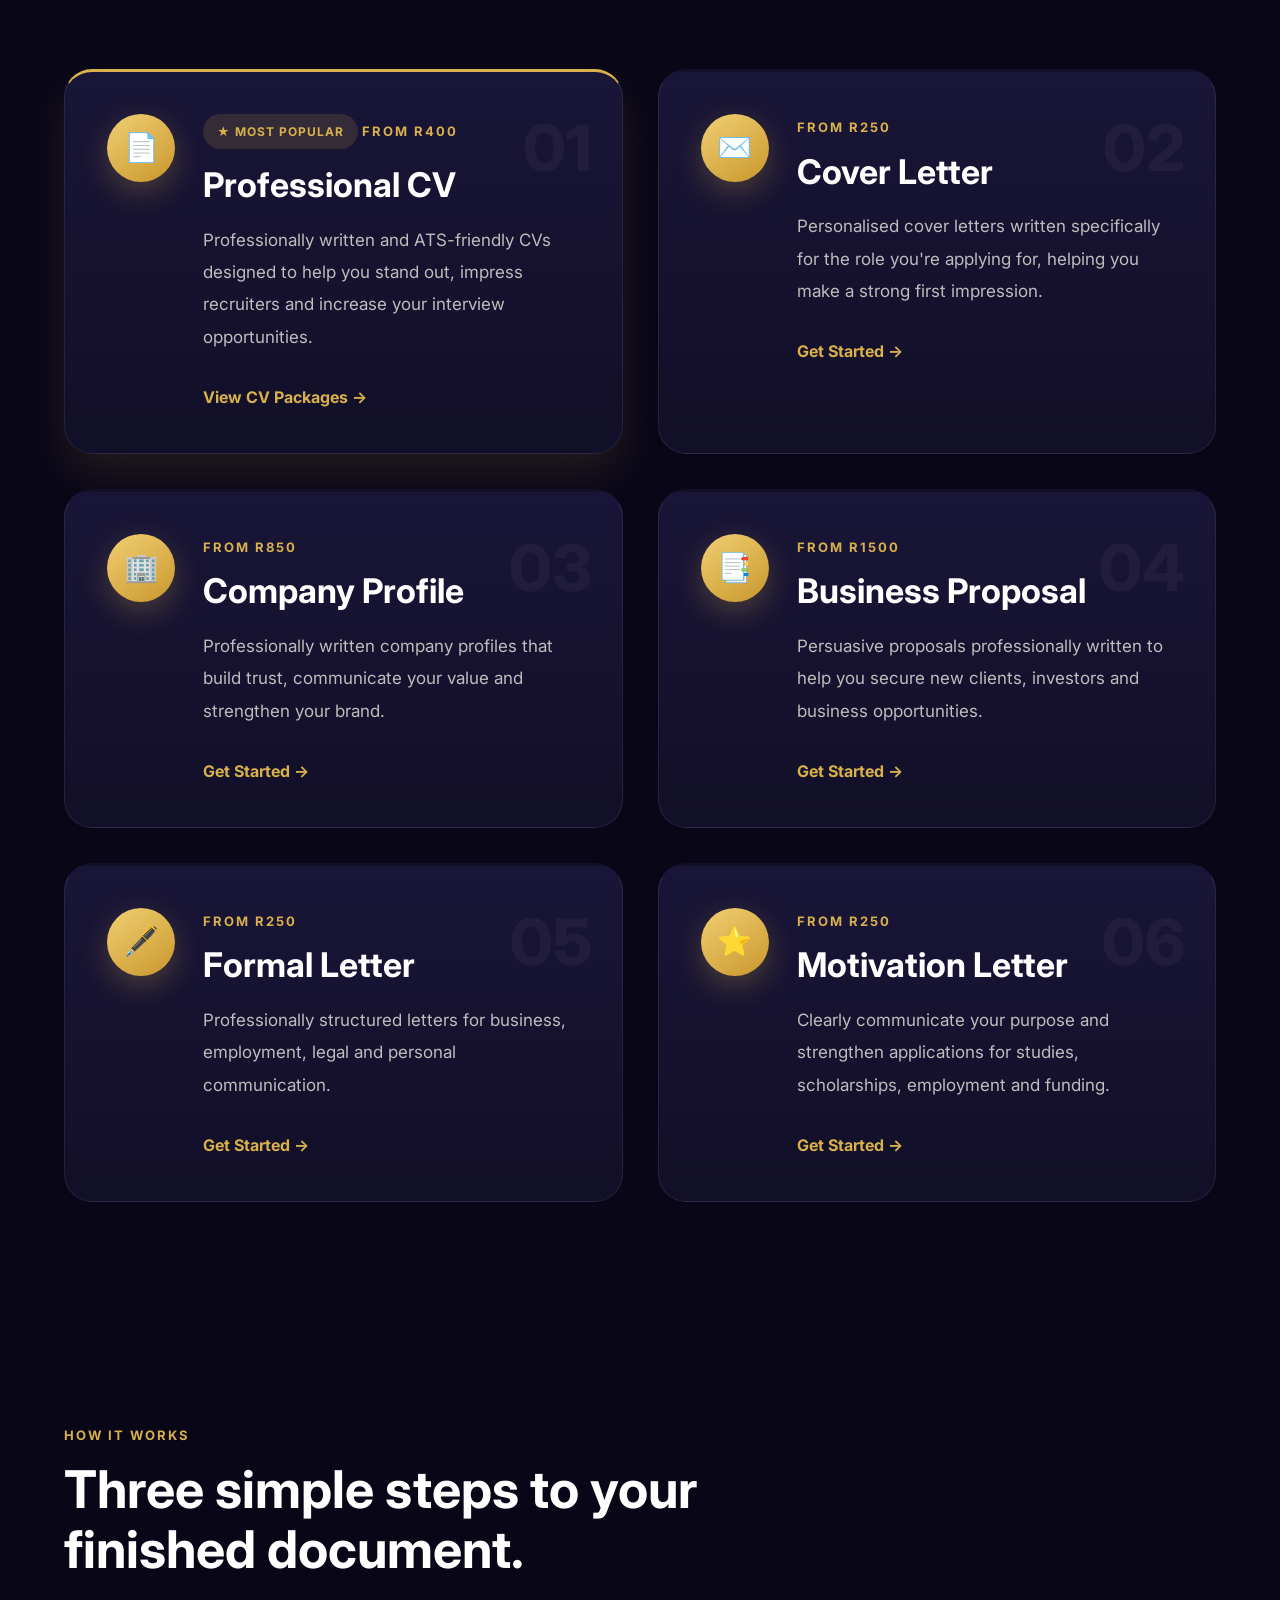
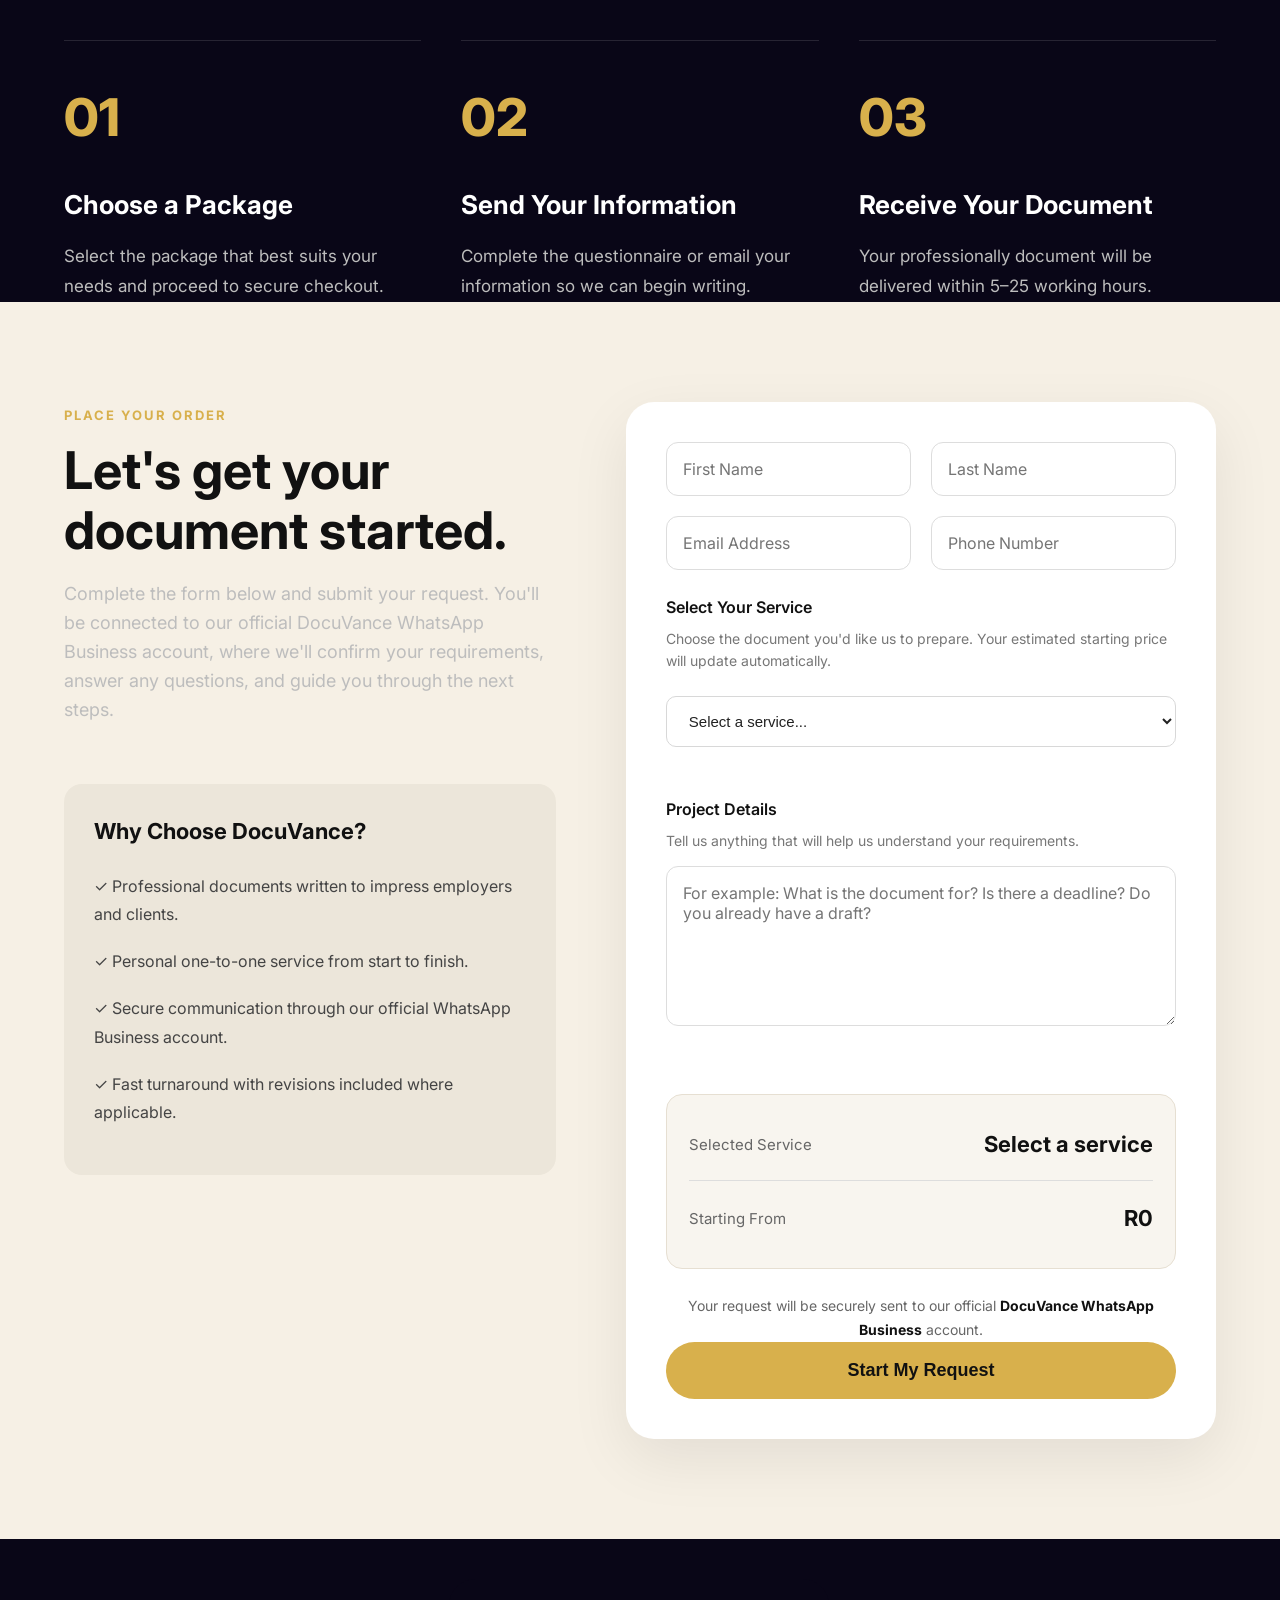
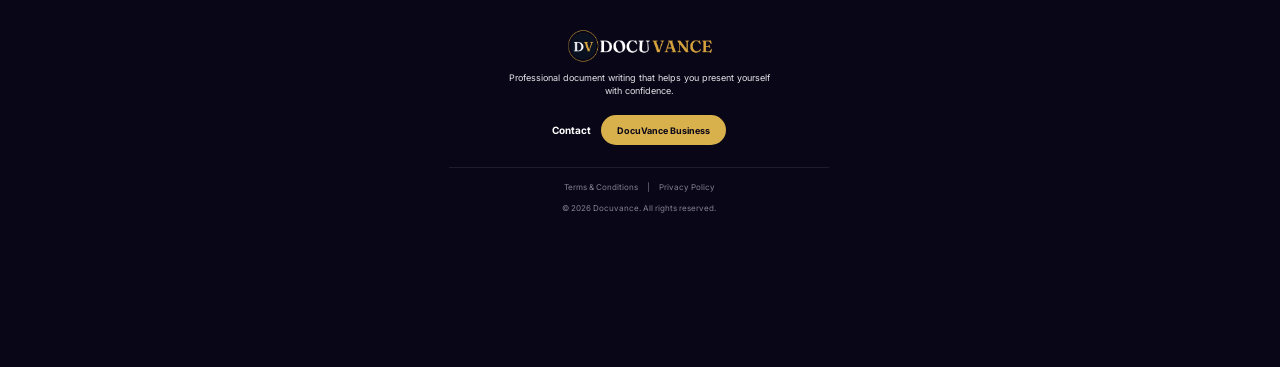
==== commit c369f376: "Fix mobile logo sizing" ====
--- a/index.html
+++ b/index.html
@@ -75,7 +75,8 @@
                 <p>
 
                     At Docuvance, we turn your ideas and information into
-                    professional documents that open doors and mean business.
+                    professional documents that open doors and mean business. From CVs and cover letters to business proposals, company profiles, formal letters and more,
+                we handle the writing so you can focus on what matters.
 
                 </p>
 
@@ -111,31 +112,12 @@
         <div class="about-quote">
 
             <h2>
-                "Whether you're a job seeker,
-                entrepreneur, or business owner,
-                we've got a document for that."
+                We create professional documents that present your story at its best. Clear structure. Sharp language. Designed to make a strong impression.
             </h2>
 
         </div>
 
-        <div class="about-text">
-
-            <h3>Your best document starts here.</h3>
-
-            <p>
-                From CVs and cover letters to business proposals,
-                company profiles, formal letters and more —
-                we handle the writing so you can focus on what matters.
-            </p>
-
-            <p>
-                Every document we write is built around one goal:
-                making your next opportunity easier to say yes to.
-                Clear structure, sharp language and layouts
-                that get read—not skimmed and binned.
-            </p>
-
-        </div>
+      
 
     </div>
 
--- a/style.css
+++ b/style.css
@@ -88,23 +88,21 @@
 
 }
 
-.logo{
-
-    flex:0 0 auto;
-    width:180px;
-    height:100px;
-    display:flex;
-    align-items:center;
-    overflow:hidden;
-    transform:translateX(82px);
-
-}
-
-.logo img{
-
-    height:180px;
-    width:auto;
-
+.logo {
+    flex: 0 0 auto;
+    width: 180px;
+    height: 100px;
+    display: flex;
+    align-items: center;
+    overflow: visible;
+    transform: translateX(82px);
+}
+
+.logo img {
+    width: 180px;
+    height: 180px;
+    transform: scale(1.5);
+    transform-origin: center;
 }
 
 .nav-links{
@@ -348,21 +346,20 @@
 
 }
 
-.about-content{
-
-    display:grid;
-    grid-template-columns:1fr 1fr;
-    gap:80px;
-    align-items:center;
-
-}
-
-.about-quote h2{
-
-    font-size:42px;
-    line-height:1.35;
-    font-weight:700;
-
+.about-content {
+    display: grid;
+    grid-template-columns: 1fr;
+    gap: 80px;
+    align-items: center;
+}
+
+.about-quote h2 {
+    font-size: 42px;
+    line-height: 1.35;
+    font-weight: 500;
+    max-width: 1200px;
+    margin: 0 auto;
+    text-align: center;
 }
 
 .about-text h3{
@@ -1838,158 +1835,618 @@
 }
 footer.footer {
     position: relative;
-    left: -18px;
-}
+    left: -1px;
+}
+
+
 /* =========================================================
-   PRIVACY POLICY / LEGAL DOCUMENT PAGE
+   DOCUVANCE — FINAL MOBILE RESPONSIVE OVERRIDES
    ========================================================= */
 
-.legal-page {
-    width: 100%;
-    min-height: 100vh;
-    background: #090617;
-    color: #ffffff;
-    padding: 80px 20px 100px;
-}
-
-.legal-page > .container {
-    width: 100%;
-    max-width: 1000px;
-    margin: 0 auto;
-}
-
-.legal-document {
-    width: 100%;
-    max-width: 900px;
-    margin: 0 auto;
-}
-
-/* Logo */
-
-.legal-document .legal-logo {
-    width: 190px;
-    height: auto;
-    margin: 0 0 45px;
-}
-
-/* Main heading */
-
-.legal-document h1 {
-    color: #ffffff;
-    font-size: 52px;
-    line-height: 1.15;
-    font-weight: 800;
-    margin: 0 0 12px;
-}
-
-/* Last updated */
-
-.legal-document .legal-updated {
-    color: #bdbdbd;
-    font-size: 14px;
-    line-height: 1.6;
-    margin: 0 0 35px;
-}
-
-.legal-document .legal-updated strong {
-    color: #ffffff;
-}
-
-/* Divider */
-
-.legal-document hr {
-    border: 0;
-    border-top: 1px solid rgba(255,255,255,.10);
-    margin: 0 0 45px;
-}
-
-/* Normal paragraphs */
-
-.legal-document p {
-    color: #bdbdbd;
-    font-size: 17px;
-    line-height: 1.9;
-    margin: 0 0 24px;
-}
-
-/* Section headings */
-
-.legal-document h2 {
-    color: #d8b04c;
-    font-size: 30px;
-    line-height: 1.25;
-    font-weight: 700;
-    margin: 55px 0 22px;
-    padding-top: 35px;
-    border-top: 1px solid rgba(255,255,255,.10);
-}
-
-/* First section */
-
-.legal-document h2:first-of-type {
-    margin-top: 0;
-}
-
-/* Lists */
-
-.legal-document ul {
-    margin: 0 0 28px 20px;
-    padding-left: 22px;
-}
-
-.legal-document li {
-    color: #bdbdbd;
-    font-size: 17px;
-    line-height: 1.9;
-    margin-bottom: 8px;
-    padding-left: 5px;
-}
-
-/* Strong text inside legal document */
-
-.legal-document strong {
-    color: #ffffff;
-    font-weight: 700;
-}
-
-
+@media (max-width: 768px) {
+
+    /* =========================
+       GLOBAL MOBILE
+       ========================= */
+
+    html,
+    body {
+        width: 100%;
+        max-width: 100%;
+        overflow-x: hidden;
+    }
+
+    .container {
+        width: calc(100% - 32px);
+        max-width: none;
+        margin-left: auto;
+        margin-right: auto;
+    }
+
+
+    /* =========================
+       HEADER
+       ========================= */
+
+    header .container {
+        width: 100%;
+        max-width: none;
+        padding: 0 16px;
+        margin: 0;
+    }
+
+    nav {
+        width: 100%;
+        height: auto;
+        min-height: 0;
+        padding: 12px 0 16px;
+        display: flex;
+        flex-direction: column;
+        align-items: center;
+        justify-content: center;
+        gap: 12px;
+    }
+
+    .logo {
+        width: 180px;
+        height: 65px;
+        transform: none;
+        overflow: visible;
+        display: flex;
+        align-items: center;
+        justify-content: center;
+    }
+
+   .logo img {
+    width: auto;
+    height: 115px;
+    max-width: 240px;
+}
+    .nav-links {
+        width: 100%;
+        margin: 0;
+        padding: 0;
+        transform: none;
+        display: flex;
+        flex-direction: row;
+        flex-wrap: wrap;
+        align-items: center;
+        justify-content: center;
+        gap: 10px 20px;
+    }
+
+    .nav-links a {
+        font-size: 13px;
+        white-space: nowrap;
+    }
+
+    .nav-buttons {
+        width: 100%;
+        display: flex;
+        flex-direction: row;
+        justify-content: center;
+        align-items: center;
+        gap: 10px;
+    }
+
+    .nav-buttons .btn-outline,
+    .nav-buttons .btn-gold {
+        width: auto;
+        padding: 10px 18px;
+        font-size: 12px;
+        white-space: nowrap;
+    }
+
+
+    /* =========================
+       HERO
+       ========================= */
+
+    .hero {
+        padding: 55px 0 65px;
+    }
+
+    .hero-content {
+        width: 100%;
+        display: grid;
+        grid-template-columns: 1fr;
+        gap: 35px;
+    }
+
+    .small-title {
+        font-size: 11px;
+        letter-spacing: 1.5px;
+    }
+
+    .hero h1 {
+        margin-top: 15px;
+        font-size: 42px;
+        line-height: 1.08;
+    }
+
+    .hero p {
+        margin-top: 20px;
+        max-width: 100%;
+        font-size: 16px;
+        line-height: 1.7;
+    }
+
+    .hero-buttons {
+        width: 100%;
+        display: flex;
+        flex-direction: column;
+        gap: 12px;
+        margin-top: 28px;
+    }
+
+    .hero-buttons a {
+        width: 100%;
+        text-align: center;
+    }
+
+    .hero-image img {
+        width: 100%;
+        height: auto;
+        border-radius: 20px;
+    }
+
+
+    /* =========================
+       ABOUT
+       ========================= */
+
+    .about {
+        padding: 65px 0;
+    }
+
+    .about-content {
+        grid-template-columns: 1fr;
+        gap: 35px;
+    }
+
+    .about-quote h2 {
+        font-size: 30px;
+        line-height: 1.3;
+    }
+
+    .about-text h3 {
+        font-size: 28px;
+        line-height: 1.25;
+        margin-bottom: 18px;
+    }
+
+    .about-text p {
+        font-size: 16px;
+        line-height: 1.75;
+    }
+
+
+    /* =========================
+       SECTION HEADINGS
+       ========================= */
+
+    .section-title {
+        font-size: 34px;
+        line-height: 1.15;
+        max-width: 100%;
+    }
+
+    .section-description {
+        max-width: 100%;
+        font-size: 16px;
+        line-height: 1.7;
+        margin-bottom: 35px;
+    }
+
+
+    /* =========================
+       PRICING
+       ========================= */
+
+    .pricing {
+        padding: 65px 0;
+    }
+
+    .pricing-grid {
+        grid-template-columns: 1fr;
+        gap: 20px;
+    }
+
+    .price-card {
+        padding: 28px;
+        border-radius: 20px;
+    }
+
+    .featured {
+        transform: none;
+    }
+
+    .featured:hover {
+        transform: translateY(-5px);
+    }
+
+    .price {
+        font-size: 46px;
+    }
+
+
+    /* =========================
+       HOW IT WORKS
+       ========================= */
+
+    .how-it-works {
+        padding: 65px 0;
+    }
+
+    .steps {
+        grid-template-columns: 1fr;
+        gap: 30px;
+        margin-top: 40px;
+    }
+
+    .step {
+        margin-bottom: 0;
+        padding-top: 25px;
+    }
+
+    .step-number {
+        font-size: 42px;
+        margin-bottom: 15px;
+    }
+
+    .step h3 {
+        font-size: 23px;
+    }
+
+    .step p {
+        font-size: 16px;
+        line-height: 1.7;
+    }
+
+
+    /* =========================
+       WHAT WE WRITE
+       ========================= */
+
+    .what-we-write {
+        padding: 65px 0 30px;
+    }
+
+
+    /* =========================
+       SERVICES
+       ========================= */
+
+    .services {
+        padding: 65px 0;
+    }
+
+    .service-list {
+        grid-template-columns: 1fr;
+        gap: 20px;
+        margin-top: 35px;
+    }
+
+    .service-row {
+        width: 100%;
+        min-width: 0;
+        padding: 26px 22px;
+        border-radius: 20px;
+        display: flex;
+        flex-direction: row;
+        align-items: flex-start;
+        gap: 18px;
+    }
+
+    .service-row:hover {
+        transform: none;
+    }
+
+    .service-icon {
+        width: 56px;
+        height: 56px;
+        min-width: 56px;
+        font-size: 23px;
+    }
+
+    .service-content {
+        min-width: 0;
+        width: 100%;
+    }
+
+    .service-price {
+        font-size: 11px;
+        letter-spacing: 1.5px;
+        margin-bottom: 8px;
+    }
+
+    .service-content h3 {
+        font-size: 24px;
+        line-height: 1.2;
+        margin-bottom: 12px;
+        padding-right: 35px;
+    }
+
+    .service-content p {
+        font-size: 15px;
+        line-height: 1.7;
+        margin-bottom: 20px;
+    }
+
+    .service-link {
+        font-size: 14px;
+    }
+
+    .service-number {
+        top: 14px;
+        right: 16px;
+        font-size: 38px;
+    }
+
+    .service-row::after {
+        left: 22px;
+    }
+
+    .service-row:hover::after {
+        width: calc(100% - 44px);
+    }
+
+
+    /* =========================
+       ORDER
+       ========================= */
+
+    .order {
+        padding: 65px 0;
+    }
+
+    .order-grid {
+        grid-template-columns: 1fr;
+        gap: 35px;
+    }
+
+    .order-form {
+        width: 100%;
+        padding: 25px 18px;
+        border-radius: 20px;
+    }
+
+    .form-row {
+        grid-template-columns: 1fr;
+        gap: 0;
+        margin-bottom: 0;
+    }
+
+    .order-form input,
+    .order-form textarea,
+    #selected-service {
+        width: 100%;
+        max-width: 100%;
+    }
+
+    .package-options {
+        grid-template-columns: 1fr;
+        gap: 12px;
+    }
+
+    .package-options button {
+        width: 100%;
+    }
+
+    .summary-row {
+        gap: 12px;
+    }
+
+    .summary-row strong {
+        font-size: 18px;
+    }
+
+
+    /* =========================
+       CV PACKAGE MODAL
+       ========================= */
+
+    .modal {
+        padding: 15px;
+        align-items: flex-start;
+    }
+
+    .modal-content {
+        width: 100%;
+        max-width: 100%;
+        max-height: 92vh;
+        padding: 28px 18px;
+        border-radius: 18px;
+    }
+
+    .close-modal {
+        top: 12px;
+        right: 15px;
+        font-size: 28px;
+    }
+
+    .package-grid {
+        grid-template-columns: 1fr;
+        gap: 18px;
+        margin-top: 30px;
+    }
+
+    .package-card {
+        width: 100%;
+        padding: 24px;
+    }
+
+    .package-card.featured {
+        transform: none;
+    }
+
+    .package-card.featured:hover {
+        transform: none;
+    }
+
+    .package-card h3 {
+        font-size: 26px;
+    }
+
+    .package-card .price {
+        font-size: 44px;
+    }
+
+
+    /* =========================
+       FOOTER
+       ========================= */
+
+    footer.footer {
+        position: relative;
+        left: 0;
+        width: 100%;
+        max-width: none;
+        margin: 40px 0 0;
+        padding: 0;
+        border-radius: 0;
+        overflow: hidden;
+    }
+
+    footer.footer .container.footer-grid {
+        width: 100%;
+        max-width: none;
+        margin: 0;
+        padding: 40px 20px 22px;
+        gap: 16px;
+    }
+
+    footer.footer .footer-logo {
+        width: 180px;
+        height: 44px;
+        margin: 0 0 8px;
+        object-fit: cover;
+        object-position: center 54%;
+    }
+
+    footer.footer .footer-brand p {
+        max-width: 300px;
+        font-size: 11px;
+        line-height: 1.55;
+    }
+
+    footer.footer .footer-contact {
+        flex-direction: column;
+        gap: 10px;
+    }
+
+    footer.footer .footer-contact h4 {
+        font-size: 11px;
+    }
+
+    footer.footer .business-button {
+        min-height: 34px;
+        padding: 0 18px;
+        font-size: 11px;
+    }
+
+    footer.footer .footer-bottom {
+        padding: 14px 16px 12px;
+    }
+
+    footer.footer .footer-legal {
+        flex-wrap: wrap;
+        gap: 8px;
+    }
+
+
+    /* =========================
+       LEGAL PAGES
+       ========================= */
+
+    .legal-page {
+        width: 100%;
+        min-height: 100vh;
+        padding: 45px 16px 60px;
+    }
+
+    .legal-container {
+        width: 100%;
+        max-width: none;
+    }
+
+    .legal-container h1 {
+        font-size: 34px;
+        line-height: 1.15;
+    }
+
+    .legal-container h2 {
+        font-size: 24px;
+        line-height: 1.3;
+    }
+
+    .legal-container p,
+    .legal-container li {
+        font-size: 15px;
+        line-height: 1.75;
+    }
+
+    .legal-container ul {
+        margin-left: 10px;
+        padding-left: 18px;
+    }
+
+    .legal-intro {
+        font-size: 16px;
+        line-height: 1.7;
+    }
+
+
+    /* =========================
+       SAFETY AGAINST WIDE CONTENT
+       ========================= */
+
+    img,
+    input,
+    textarea,
+    select,
+    button {
+        max-width: 100%;
+    }
+
+}
 /* =========================================================
-   MOBILE LEGAL PAGE
+   MOBILE HEADER — LARGE DOCUVANCE LOGO
    ========================================================= */
 
-@media (max-width: 900px) {
-
-    .legal-page {
-        padding: 55px 20px 70px;
-    }
-
-    .legal-page > .container {
-        width: 100%;
-    }
-
-    .legal-document {
-        max-width: 100%;
-    }
-
-    .legal-document .legal-logo {
-        width: 160px;
-        margin-bottom: 35px;
-    }
-
-    .legal-document h1 {
-        font-size: 38px;
-    }
-
-    .legal-document h2 {
-        font-size: 25px;
-        margin-top: 45px;
-        padding-top: 30px;
-    }
-
-    .legal-document p,
-    .legal-document li {
-        font-size: 16px;
-        line-height: 1.8;
-    }
-
-}+@media (max-width: 768px) {
+
+    header .logo {
+        width: 100% !important;
+        max-width: none !important;
+        height: 120px !important;
+        min-width: 0 !important;
+        padding: 0 !important;
+        margin: 0 !important;
+        transform: none !important;
+        overflow: visible !important;
+        display: flex !important;
+        align-items: center !important;
+        justify-content: center !important;
+        box-sizing: border-box !important;
+    }
+
+header .logo img {
+    width: 280px !important;
+    max-width: 280px !important;
+    min-width: 0 !important;
+    height: auto !important;
+    max-height: 100px !important;
+    display: block !important;
+    margin: 0 auto !important;
+    transform: none !important;
+}
+
+    header .nav-links {
+        width: 100% !important;
+        padding-left: 20px !important;
+        padding-right: 20px !important;
+        box-sizing: border-box !important;
+    }
+
+}
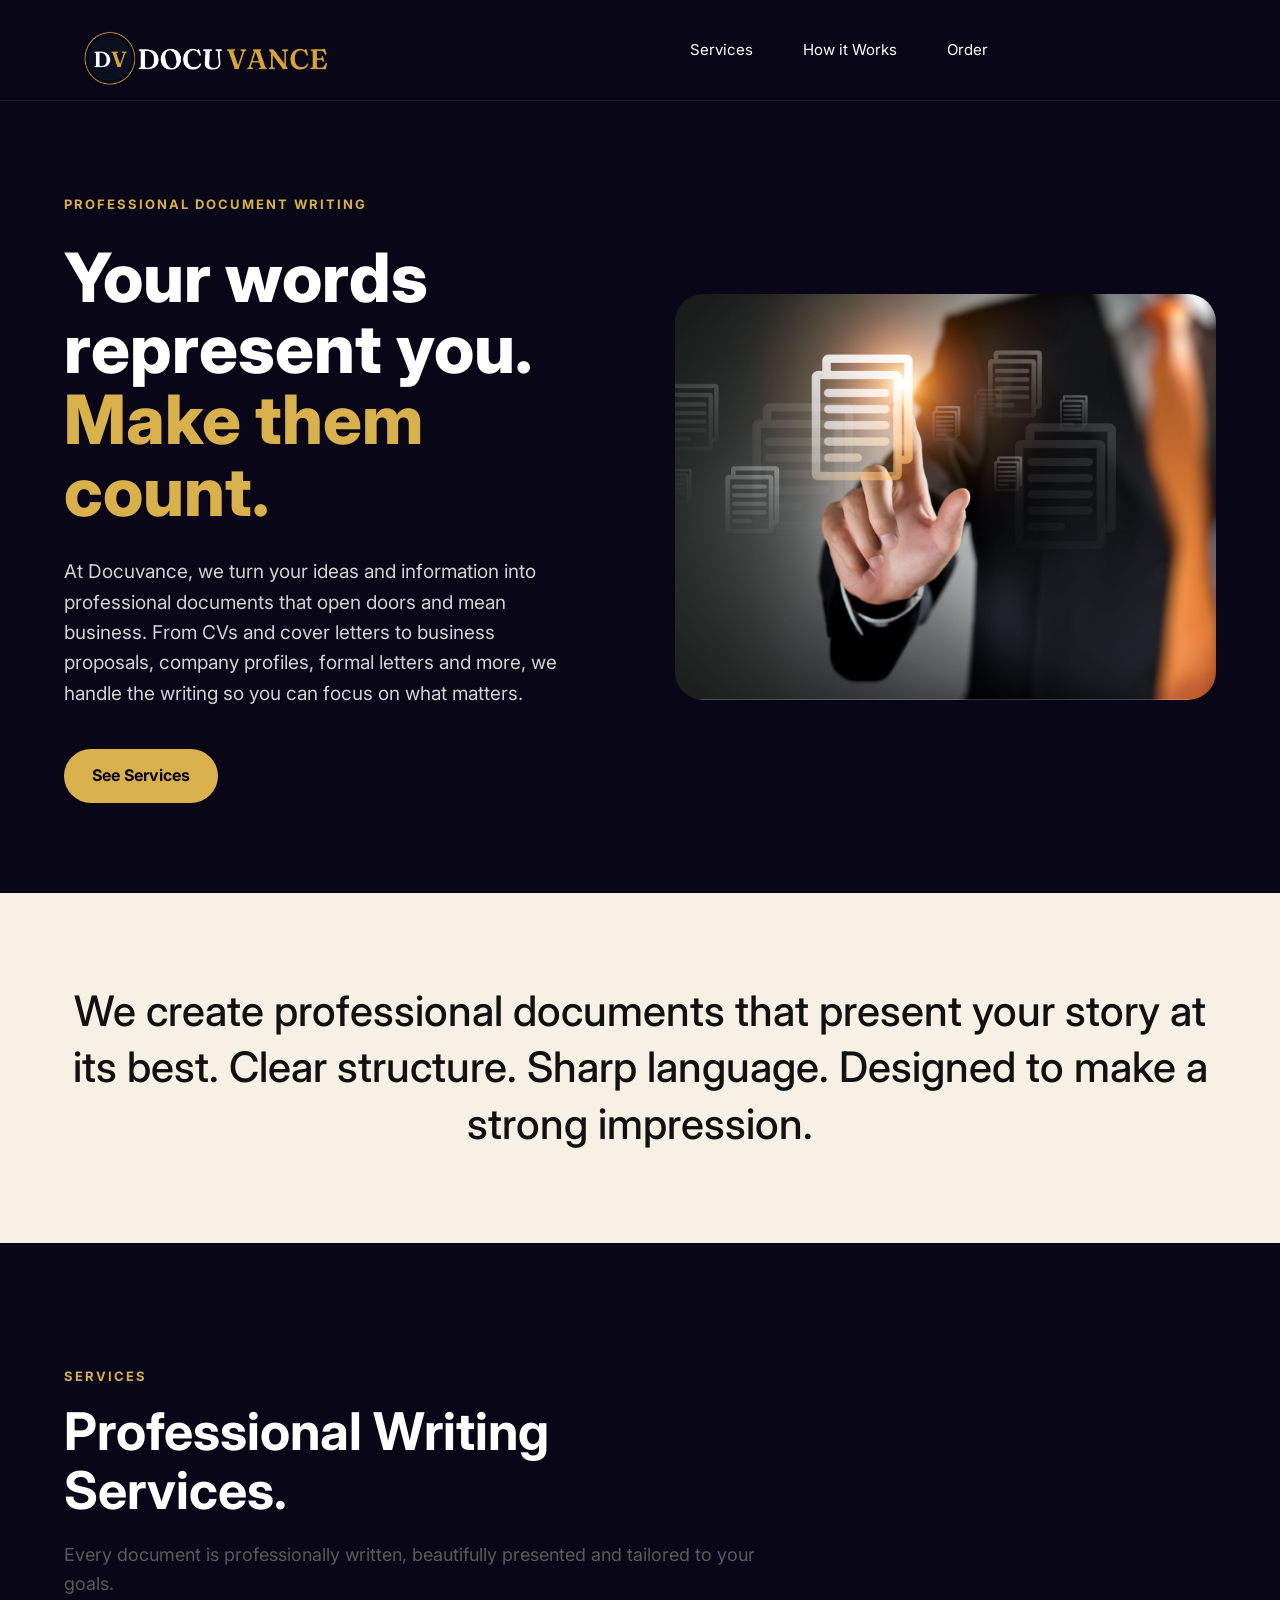
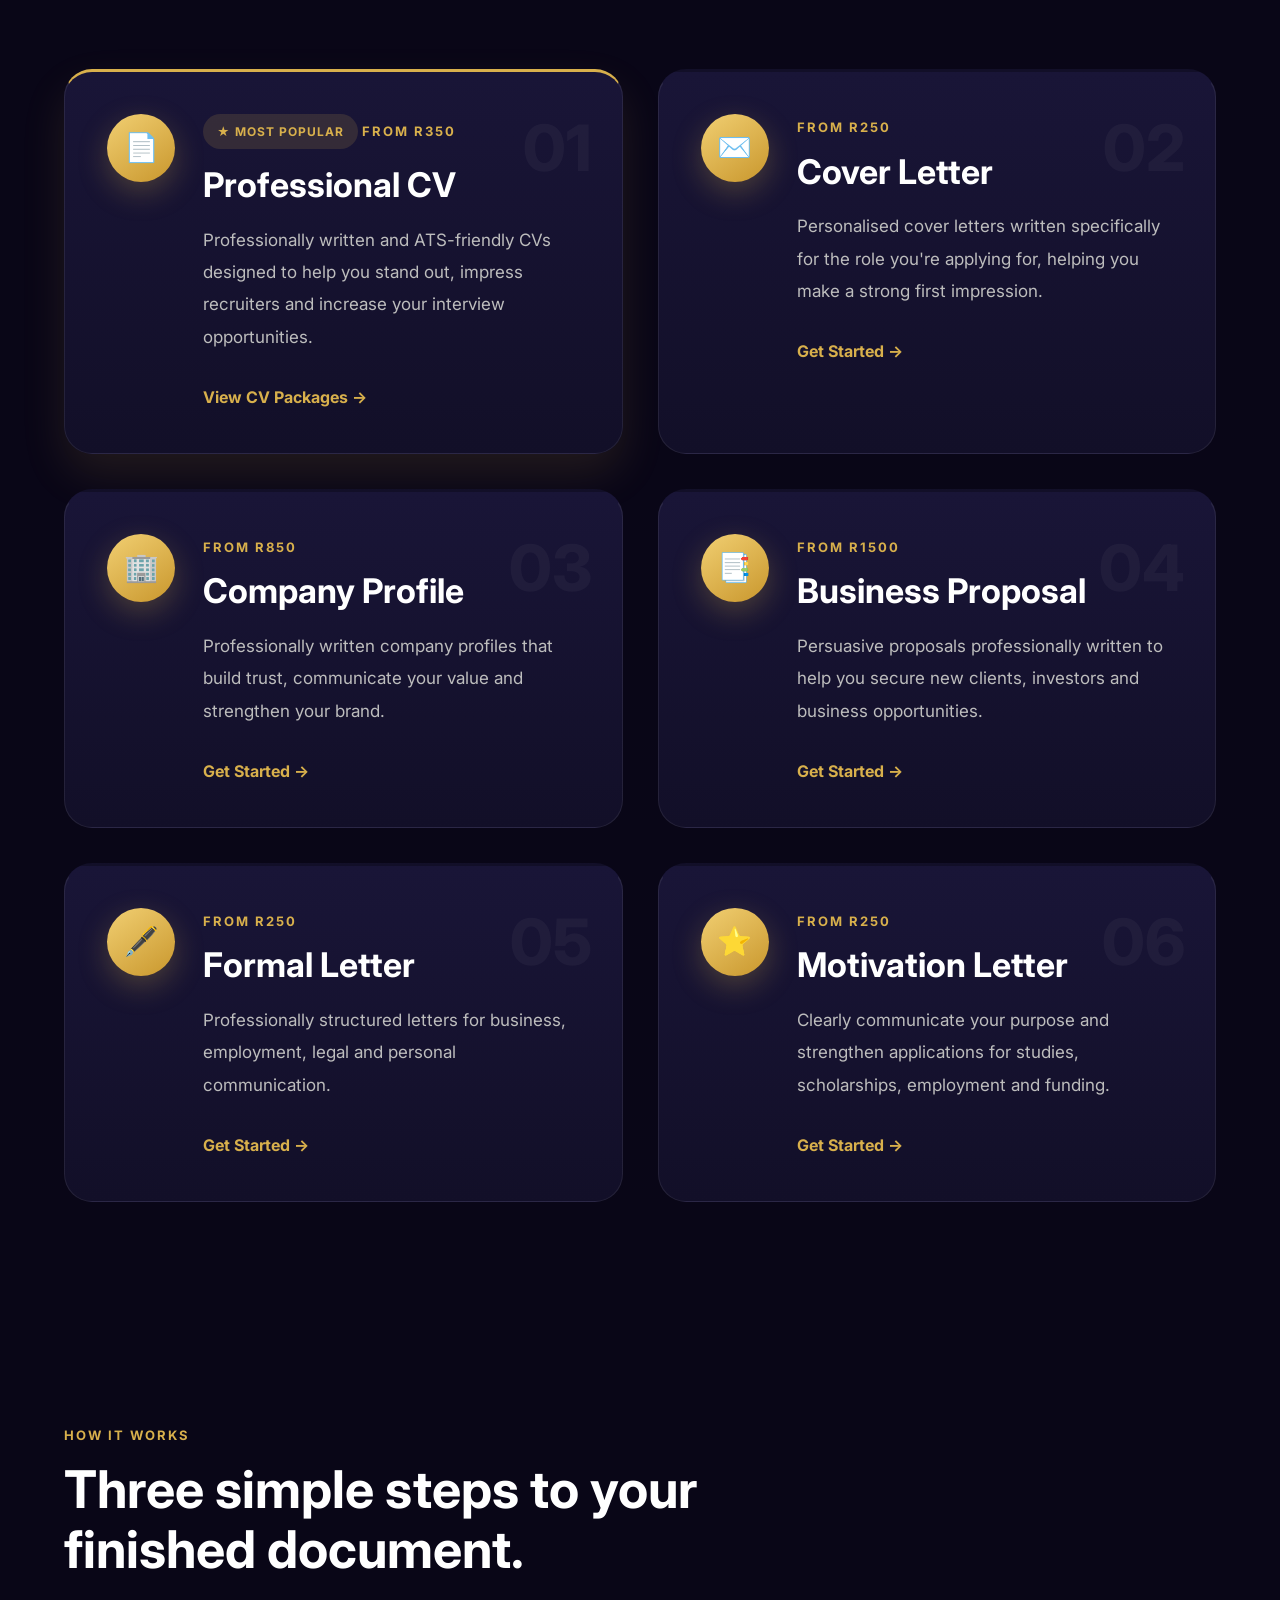
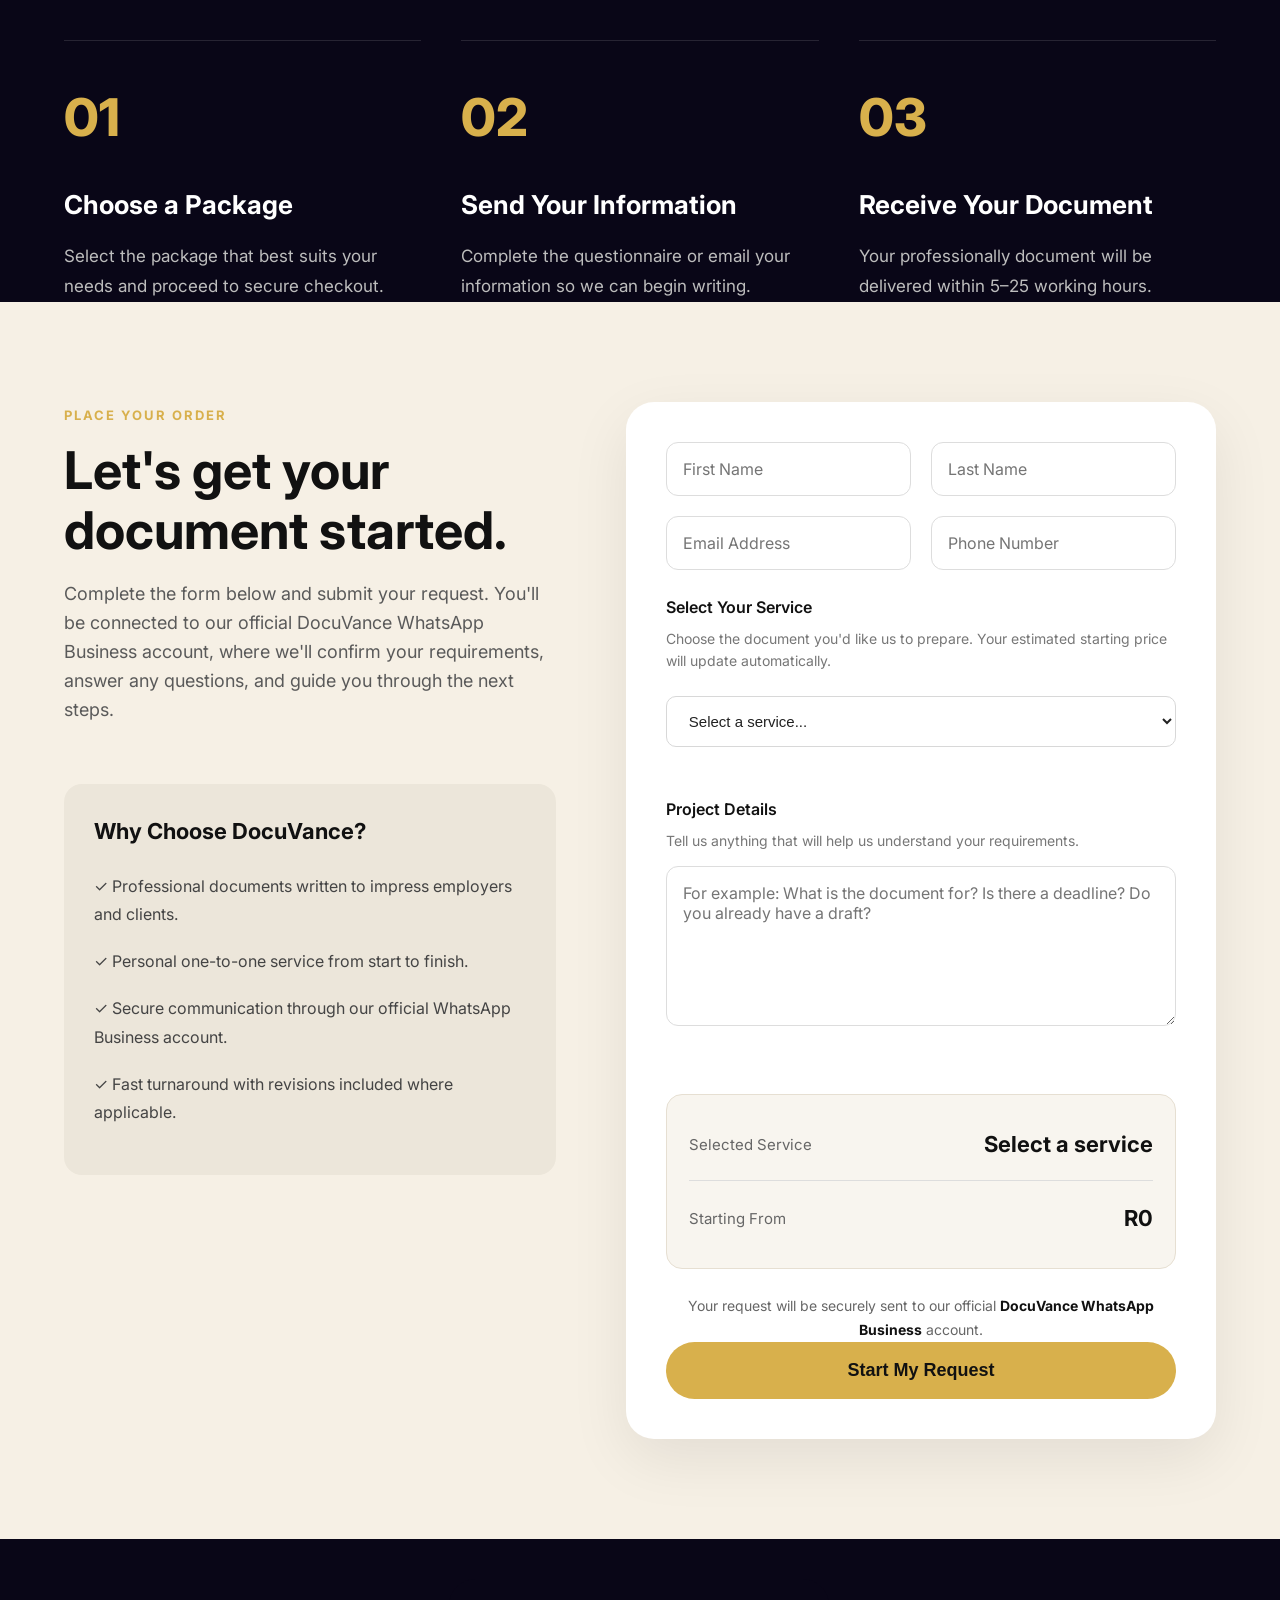
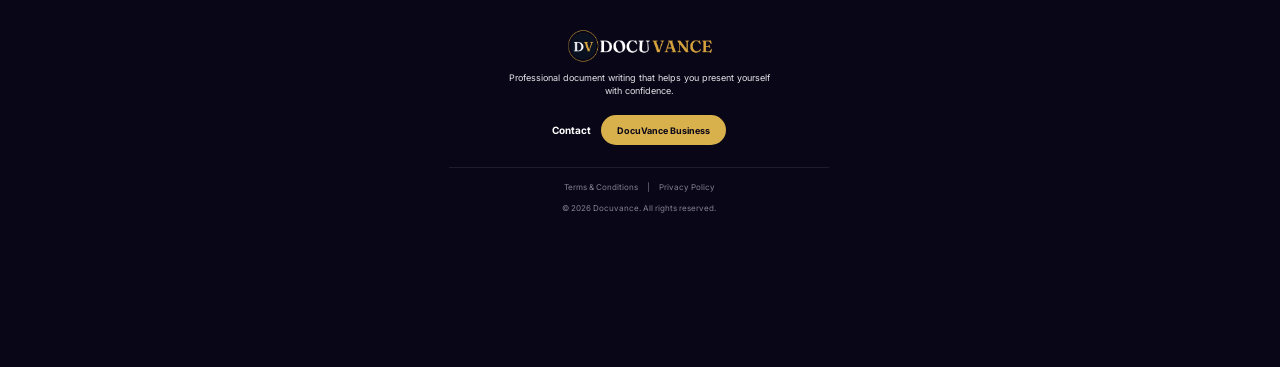
==== commit 5b35534a: "Price update" ====
--- a/index.html
+++ b/index.html
@@ -161,7 +161,7 @@
         </span>
 
         <div class="service-price">
-            FROM R400
+            FROM R350
         </div>
 
         <h3>Professional CV</h3>
@@ -503,8 +503,8 @@
 
     <option value="">Select a service...</option>
 
-    <option value="Basic CV Refresh" data-price="400">
-        Basic CV Refresh — R400
+    <option value="Basic CV Refresh" data-price="350">
+        Basic CV Refresh — R350
     </option>
 
     <option value="Professional CV" data-price="550">
@@ -670,17 +670,18 @@
         <div class="package-grid">
 
             <div class="package-card">
-                <h3>Basic</h3>
-                <div class="price">R350</div>
-
-                <ul>
-                    <li>✓ ATS-Optimised CV</li>
-                    <li>✓ Modern Professional Design</li>
-                    <li>✓ Word Version</li>
-                    <li>✓ PDF Version</li>
-                </ul>
-
-               <button class="order-package" data-package="Basic CV Refresh">
+          <h3>Basic</h3>
+
+<div class="price">R350</div>
+
+<ul>
+    <li>✓ Professional CV</li>
+    <li>✓ Modern Professional Design</li>
+    <li>✓ Word Version</li>
+    <li>✓ PDF Version</li>
+</ul>
+
+<button class="order-package" data-package="Basic">
     Choose Basic
 </button>
 
@@ -690,17 +691,19 @@
 <div class="popular-badge">
     MOST POPULAR
 </div>
-                <h3>Professional</h3>
-
-                <div class="price">R500</div>
-
-                <ul>
-                    <li>✓ Everything in Basic</li>
-                    <li>✓ Cover Letter</li>
-                    <li>✓ LinkedIn Essentials</li>
-                </ul>
-
-                <button class="order-package" data-package="Professional CV">
+               
+
+<h3>Professional</h3>
+
+<div class="price">R500</div>
+
+<ul>
+    <li>✓ Everything in Basic</li>
+    <li>✓ ATS-Optimised CV</li>
+    <li>✓ Professional Cover Letter</li>
+</ul>
+
+<button class="order-package" data-package="Professional">
     Choose Professional
 </button>
 
@@ -710,14 +713,15 @@
 
                 <h3>Premium</h3>
 
-                <div class="price">R650</div>
-
-                <ul>
-                    <li>✓ Everything in Professional</li>
-                    <li>✓ Priority Turnaround</li>
-                </ul>
-
-             <button class="order-package" data-package="Premium Job Application Pack">
+<div class="price">R650</div>
+
+<ul>
+    <li>✓ Everything in Professional</li>
+    <li>✓ Job-Specific CV &amp; Application Tailoring</li>
+    <li>✓ Professional Motivation Letter</li>
+</ul>
+
+<button class="order-package" data-package="Premium">
     Choose Premium
 </button>
 
--- a/style.css
+++ b/style.css
@@ -2410,10 +2410,6 @@
     }
 
 }
-/* =========================================================
-   MOBILE HEADER — LARGE DOCUVANCE LOGO
-   ========================================================= */
-
 @media (max-width: 768px) {
 
     header .logo {
@@ -2431,16 +2427,16 @@
         box-sizing: border-box !important;
     }
 
-header .logo img {
-    width: 280px !important;
-    max-width: 280px !important;
-    min-width: 0 !important;
-    height: auto !important;
-    max-height: 100px !important;
-    display: block !important;
-    margin: 0 auto !important;
-    transform: none !important;
-}
+    header .logo img {
+        width: 400px !important;
+        max-width: none !important;
+        min-width: 400px !important;
+        height: auto !important;
+        max-height: none !important;
+        display: block !important;
+        margin: 0 auto !important;
+        transform: none !important;
+    }
 
     header .nav-links {
         width: 100% !important;
@@ -2450,3 +2446,7 @@
     }
 
 }
+/* Darker text under Let's get your document started */
+.section-description {
+    color: #5a5a5a;
+}
